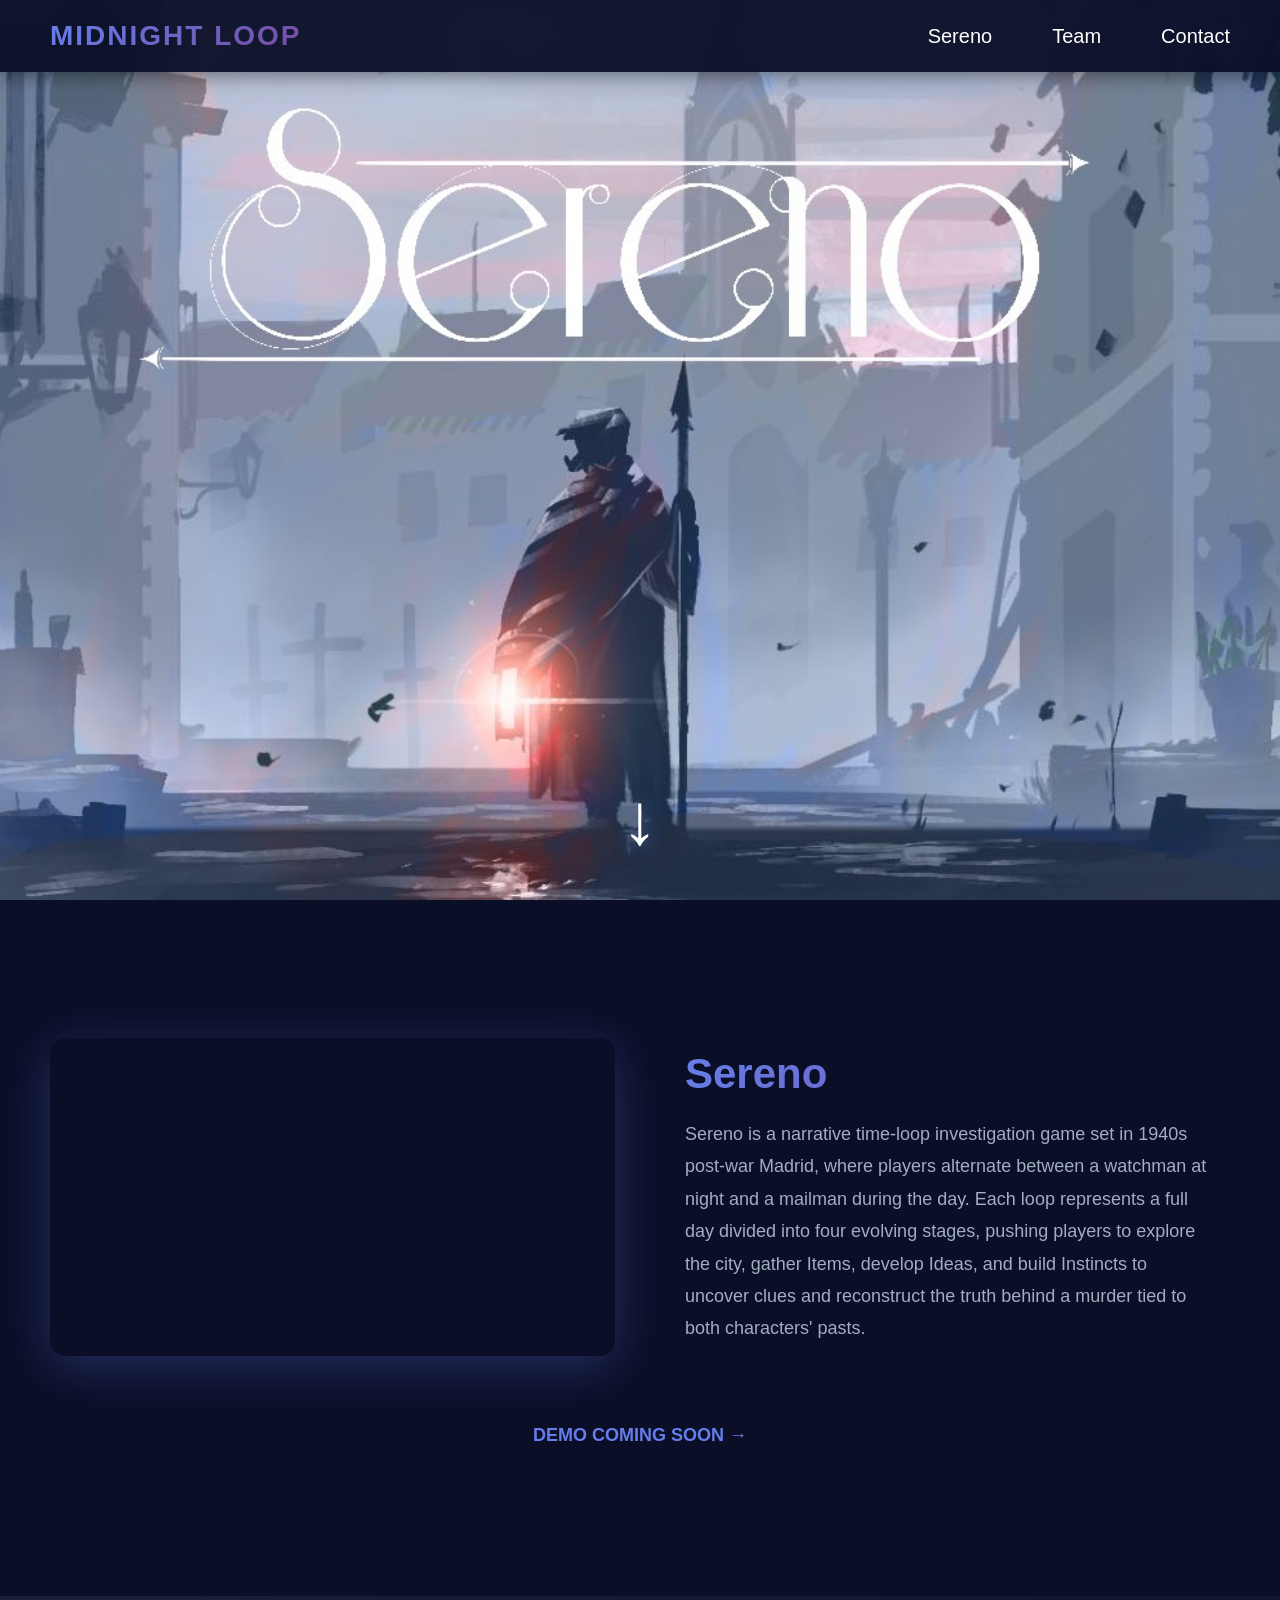
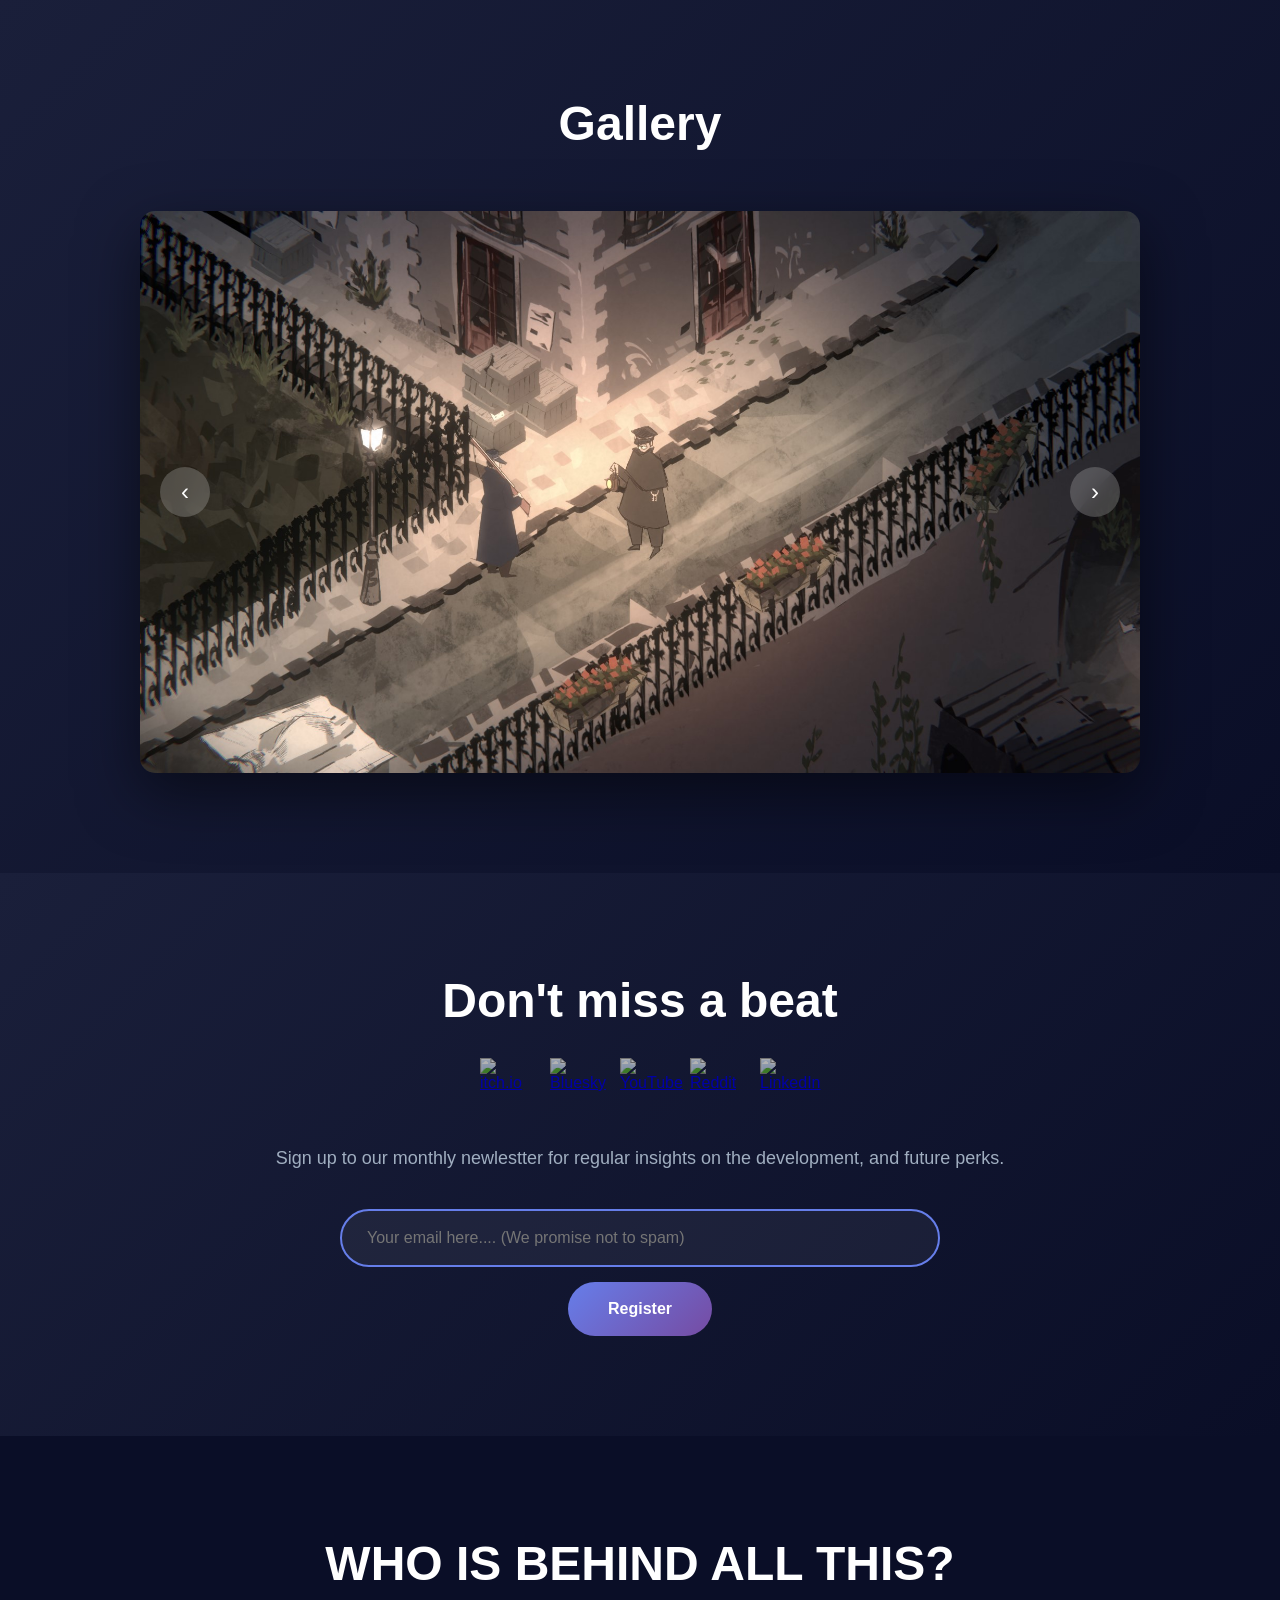
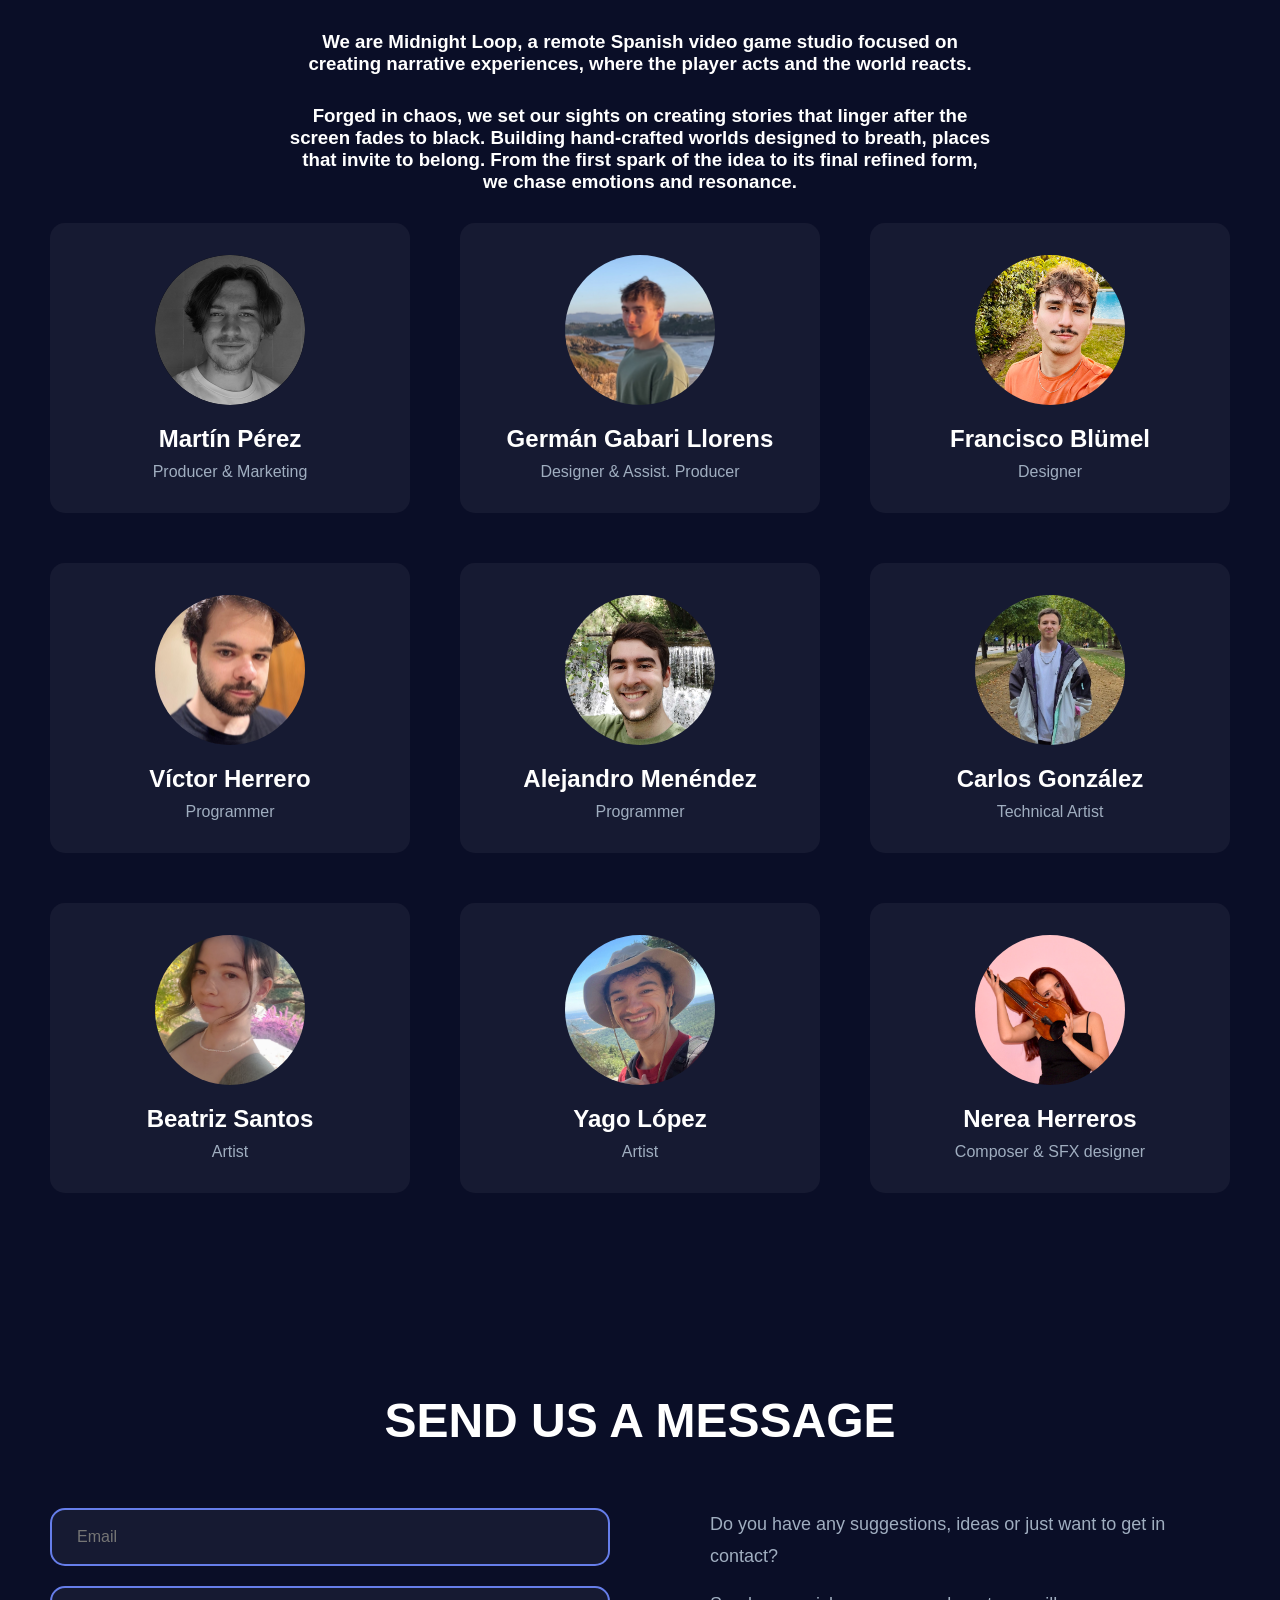
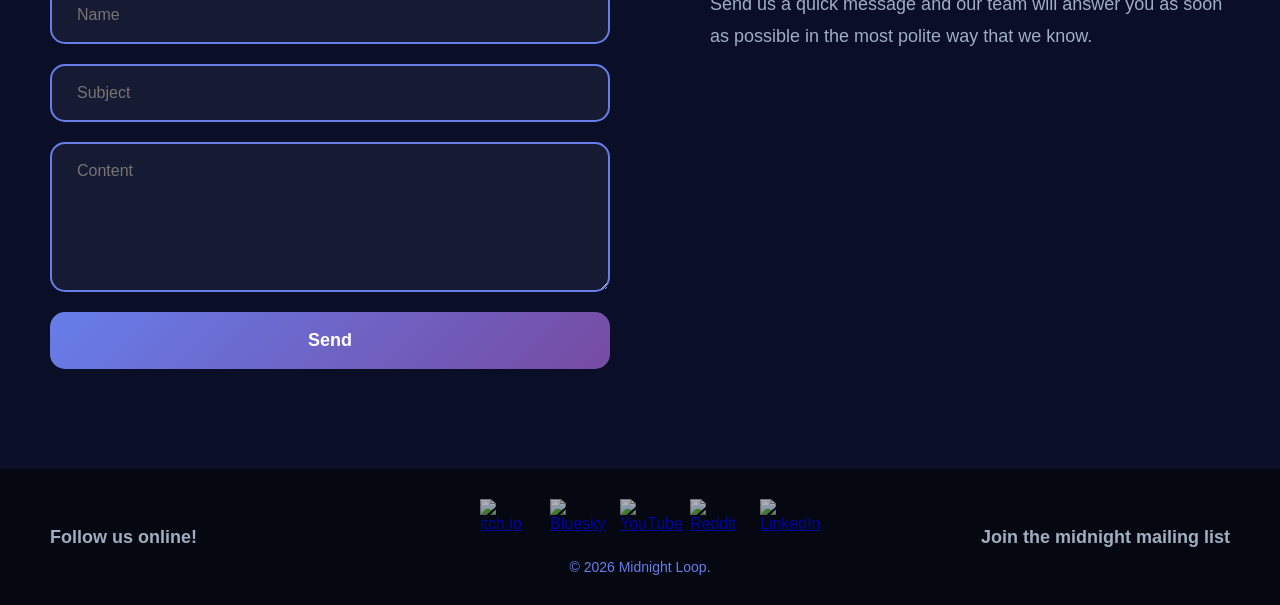
==== index.html @ 8dc52c98 "Favicon page added (but improvable)" ====
<!DOCTYPE html>
<html lang="es">
<head>
    <meta charset="UTF-8">
    <meta name="viewport" content="width=device-width, initial-scale=1.0">
    <title>Midnight Loop</title>
    <link rel="stylesheet" href="style.css">
    <link rel="icon" href="Assets/Icono_Pagina.png" type="image/png">
    <script src="https://cdnjs.cloudflare.com/ajax/libs/gsap/3.12.2/gsap.min.js"></script>
    <script src="https://cdnjs.cloudflare.com/ajax/libs/gsap/3.12.2/ScrollTrigger.min.js"></script>
    <script src="https://unpkg.com/gsap@3/dist/ScrollToPlugin.min.js"></script>
    <script src="https://cdn.jsdelivr.net/npm/@emailjs/browser@3/dist/email.min.js"></script>
    <script type="text/javascript">
        (function(){
            emailjs.init("nNVHtLMNlHglwUfgV");
        })();
    </script>
</head>
<body>
<!-- Navbar -->
<nav id="navbar">
    <div class="logo">MIDNIGHT LOOP</div>
    <ul class="nav-links">
        <li><a href="#inicio">Sereno</a></li>
        <li><a href="#equipo">Team</a></li>
        <li><a href="#contacto">Contact</a></li>
    </ul>
</nav>

<!-- Hero Section -->
<section class="hero" id="inicio">
    <div class="hero-content">
        <img src="Assets/Portada_Sereno.jpg" alt="Portada">
    </div>
    <div class="scroll-indicator">
        <div class="scroll-arrow"><h2>↓</h2></div>
    </div>
</section>

<!-- Video Section -->
<section class="video-section" id="video">
<!--    <button class="project-arrow project-arrow-left" onclick="changeProject(-1)">‹</button>-->

    <div class="project-wrapper">
        <div class="project-container" data-layout="left">
            <div class="video-container">
                <iframe src="https://www.youtube.com/embed/0XczhTgPNa8" frameborder="0" allow="accelerometer; autoplay; clipboard-write; encrypted-media; gyroscope; picture-in-picture" allowfullscreen></iframe>
            </div>
            <div class="video-text">
                <h2>Sereno</h2>
                <p>Sereno is a narrative time-loop investigation game set in 1940s post-war Madrid, where players alternate between a watchman at night and a mailman during the day. Each loop represents a full day divided into four evolving stages, pushing players to explore the city, gather Items, develop Ideas, and build Instincts to uncover clues and reconstruct the truth behind a murder tied to both characters' pasts.</p>
            </div>
        </div>

        <div class="project-info">
            <a href="https://dreamy-alchemist.itch.io/sereno" id="project-link" target="_blank" class="project-website">DEMO COMING SOON →</a>
<!--            <div class="project-dots" id="project-dots">-->
<!--                <span class="dot active"></span>-->
<!--                <span class="dot"></span>-->
<!--            </div>-->
        </div>
    </div>

<!--    <button class="project-arrow project-arrow-right" onclick="changeProject(1)">›</button>-->
</section>

<!-- Gallery Section -->
<section class="gallery" id="galeria">
    <h2>Gallery</h2>
    <div class="gallery-slider">
        <div class="gallery-track" id="galleryTrack">
            <div class="gallery-item"><img src="Assets/Gallery/Imagen1.jpg" alt="Imagen 1"></div>
            <div class="gallery-item"><img src="Assets/Gallery/Imagen2.jpg" alt="Imagen 2"></div>
            <div class="gallery-item"><img src="Assets/Gallery/Imagen3.jpg" alt="Imagen 3"></div>
            <div class="gallery-item"><img src="Assets/Gallery/Imagen4.jpg" alt="Imagen 4"></div>
        </div>
        <div class="gallery-nav">
            <button class="gallery-btn" onclick="moveGallery(-1)">‹</button>
            <button class="gallery-btn" onclick="moveGallery(1)">›</button>
        </div>
    </div>
</section>

<!-- Newsletter Section -->
<section class="newsletter" id="newsletter">
    <h2>Don't miss a beat</h2>
    <div class="social-icons" id="newsletter-social">
        <a href="https://dreamy-alchemist.itch.io/sereno" target="_blank">
            <img src="https://img.icons8.com/ios11/600/FA5252/itch-io.png" alt="itch.io">
        </a>
        <a href="https://bsky.app/profile/midnightloop.bsky.social" target="_blank">
            <img src="https://upload.wikimedia.org/wikipedia/commons/thumb/7/7a/Bluesky_Logo.svg/960px-Bluesky_Logo.svg.png" alt="Bluesky">
        </a>
        <a href="https://www.youtube.com/@MidnightLoop-Games" target="_blank">
            <img src="https://cdn-icons-png.flaticon.com/512/1384/1384060.png" alt="YouTube">
        </a>
<!--        <a href="https://instagram.com" target="_blank">-->
<!--            <img src="https://cdn-icons-png.flaticon.com/512/2111/2111463.png" alt="Instagram">-->
<!--        </a>-->
        <a href="https://www.reddit.com/user/Midnight_Loop/" target="_blank">
            <img src="https://vectorseek.com/wp-content/uploads/2023/12/Reddit-Icon-New-2023-Logo-Vector.svg-.png" alt="Reddit">
        </a>
        <a href="https://www.linkedin.com/company/midnight-loop" target="_blank">
            <img src="https://upload.wikimedia.org/wikipedia/commons/thumb/c/ca/LinkedIn_logo_initials.png/960px-LinkedIn_logo_initials.png" alt="LinkedIn">
        </a>
    </div>
    <p>Sign up to our monthly newlestter for regular insights
        on the development, and future perks.</p>
    <form class="newsletter-form" onsubmit="return handleNewsletter(event)">
        <input type="email" name="email" id="newsletter-email" placeholder="Your email here.... (We promise not to spam)" required>
        <button type="submit">Register</button>
    </form>
</section>

<!-- Team Section -->
<section class="team" id="equipo">
    <h2>WHO IS BEHIND ALL THIS?</h2>
    <h3 class="team-desc">We are Midnight Loop, a remote Spanish video game studio focused on
        creating narrative experiences, where the player acts and the world reacts.</h3>
    <h3 class="team-desc">Forged in chaos, we set our sights on creating stories that linger after the
        screen fades to black. Building hand-crafted worlds designed to breath, places
        that invite to belong. From the first spark of the idea to its final refined form,
        we chase emotions and resonance.</h3>
    <div class="team-grid">
        <div class="team-member">
            <div class="team-member-img"><img src="Assets/Team/Martin.jfif" alt="Martín"></div>
            <h3>Martín Pérez</h3>
            <p>Producer & Marketing</p>
        </div>
        <div class="team-member">
            <div class="team-member-img"><img src="Assets/Team/German.png" alt="Germán"></div>
            <h3>Germán Gabari Llorens</h3>
            <p>Designer & Assist. Producer</p>
        </div>
        <div class="team-member">
            <div class="team-member-img"><img src="Assets/Team/Pancho.jpg" alt="Pancho"></div>
            <h3>Francisco Blümel</h3>
            <p>Designer</p>
        </div>
        <div class="team-member">
            <div class="team-member-img"><img src="Assets/Team/V.jpeg" alt="V"></div>
            <h3>Víctor Herrero</h3>
            <p>Programmer</p>
        </div>
        <div class="team-member">
            <div class="team-member-img"><img src="Assets/Team/Alejandro.jpg" alt="Alejandro"></div>
            <h3>Alejandro Menéndez</h3>
            <p>Programmer</p>
        </div>
        <div class="team-member">
            <div class="team-member-img"><img src="Assets/Team/Kalios.jpeg" alt="Kalios"></div>
            <h3>Carlos González</h3>
            <p>Technical Artist</p>
        </div>
        <div class="team-member">
            <div class="team-member-img"><img src="Assets/Team/Bea.jpg" alt="Bea"></div>
            <h3>Beatriz Santos</h3>
            <p>Artist</p>
        </div>
        <div class="team-member">
            <div class="team-member-img"><img src="Assets/Team/Yago.jpg" alt="Yago"></div>
            <h3>Yago López</h3>
            <p>Artist</p>
        </div>
        <div class="team-member">
            <div class="team-member-img"><img src="Assets/Team/Nerea.JPG" alt="Nerea"></div>
            <h3>Nerea Herreros</h3>
            <p>Composer & SFX designer</p>
        </div>
    </div>
</section>

<!-- Contact Section -->
<section class="contact" id="contacto">
    <h2>SEND US A MESSAGE</h2>
    <div class="contact-content">
        <form class="contact-form" onsubmit="return handleContact(event)">
            <input type="email" id="contact-form-email" placeholder="Email" required>
            <input type="text" id="contact-form-name" placeholder="Name" required>
            <input type="text" id="contact-form-subject" placeholder="Subject" required>
            <textarea id="contact-form-content" placeholder="Content" required></textarea>
            <button type="submit">Send</button>
        </form>
        <div class="contact-text">
            <p>Do you have any suggestions, ideas or just want to get in contact?</p>
            <p>Send us a quick message and our team will answer you as soon as possible in the most polite way that we know.</p>
        </div>
    </div>
</section>

<!-- Footer -->
<footer>
    <div class="footer-content">
        <p class="footer-left"><strong>Follow us online!</strong></p>

        <div class="footer-center">
            <div class="social-icons">
                <a href="https://dreamy-alchemist.itch.io/sereno" target="_blank">
                    <img src="https://img.icons8.com/ios11/600/FA5252/itch-io.png" alt="itch.io">
                </a>
                <a href="https://bsky.app/profile/midnightloop.bsky.social" target="_blank">
                    <img src="https://upload.wikimedia.org/wikipedia/commons/thumb/7/7a/Bluesky_Logo.svg/960px-Bluesky_Logo.svg.png" alt="Bluesky">
                </a>
                <a href="https://www.youtube.com/@MidnightLoop-Games" target="_blank">
                    <img src="https://cdn-icons-png.flaticon.com/512/1384/1384060.png" alt="YouTube">
                </a>
<!--                <a href="https://instagram.com" target="_blank">-->
<!--                    <img src="https://cdn-icons-png.flaticon.com/512/2111/2111463.png" alt="Instagram">-->
<!--                </a>-->
                <a href="https://www.reddit.com/user/Midnight_Loop/" target="_blank">
                    <img src="https://vectorseek.com/wp-content/uploads/2023/12/Reddit-Icon-New-2023-Logo-Vector.svg-.png" alt="Reddit">
                </a>
                <a href="https://www.linkedin.com/company/midnight-loop" target="_blank">
                    <img src="https://upload.wikimedia.org/wikipedia/commons/thumb/c/ca/LinkedIn_logo_initials.png/960px-LinkedIn_logo_initials.png" alt="LinkedIn">
                </a>
            </div>
            <p class="social-text">© 2026 Midnight Loop.</p>
        </div>

        <p class="footer-right"><a href="#newsletter"><strong>Join the midnight mailing list</strong></a></p>
    </div>
</footer>
<script src="script.js"></script>
</body>
</html>
---- style.css ----
* {
    margin: 0;
    padding: 0;
    box-sizing: border-box;
}

body {
    font-family: 'Arial', sans-serif;
    background: #0a0e27;
    color: #fff;
    overflow-x: hidden;
}

/* ------------------------- Navbar ------------------------- */
nav {
    position: fixed;
    top: 0;
    width: 100%;
    display: flex;
    justify-content: space-between;
    align-items: center;
    padding: 20px 50px;
    background: rgba(10, 14, 39, 0.95);
    backdrop-filter: blur(10px);
    z-index: 1000;
    box-shadow: 0 2px 20px rgba(0, 0, 0, 0.5);
}

.logo {
    font-size: 28px;
    font-weight: bold;
    background: linear-gradient(135deg, #667eea 0%, #764ba2 100%);
    -webkit-background-clip: text;
    -webkit-text-fill-color: transparent;
    letter-spacing: 2px;
}

.nav-links {
    display: flex;
    gap: 60px;
    list-style: none;
}

.nav-links a {
    color: #fff;
    text-decoration: none;
    font-size: 20px;
    transition: all 0.3s;
    position: relative;
}

.nav-links a:hover {
    color: #667eea;
}

.nav-links a::after {
    content: '';
    position: absolute;
    bottom: -5px;
    left: 0;
    width: 0;
    height: 2px;
    background: #667eea;
    transition: width 0.3s;
}

.nav-links a:hover::after {
    width: 100%;
}

/* ------------------------- Hero Section ------------------------- */
.hero {
    height: 100vh;
    display: flex;
    align-items: center;
    justify-content: center;
    position: relative;
    overflow: hidden;
}

.hero-content {
    width: 100%;
    height: 100%;
    position: relative;
}

.hero-content img {
    width: 110%;
    height: 110%;
    object-fit: cover;
    display: block;
    position: absolute;
    top: 50%;
    left: 50%;
    transform: translate(-50%, -50%);
    transition: transform 0.3s ease-out;
}

.scroll-indicator {
    position: absolute;
    bottom: 40px;
    left: 50%;
    transform: translateX(-50%);
    z-index: 10;
    transition: opacity 0.5s ease;
}

.scroll-indicator.hidden {
    opacity: 0 !important;
    pointer-events: none;
}

.scroll-arrow {
    font-size: 48px;
    color: #fff;
    animation: bounce 2s infinite;
    text-shadow: 0 0 20px rgba(102, 126, 234, 0.8);
    cursor: pointer;
}

@keyframes bounce {
    0%, 20%, 50%, 80%, 100% {
        transform: translateY(0);
    }
    40% {
        transform: translateY(-20px);
    }
    60% {
        transform: translateY(-10px);
    }
}

/* ------------------------- Video Section ------------------------- */
.video-section {
    padding: 100px 50px;
    max-width: 1600px;
    margin: 0 auto;
    display: flex;
    align-items: center;
    gap: 40px;
    position: relative;
}

.project-wrapper {
    flex: 1;
    overflow: visible;
    padding: 30px 0;
}

.project-container {
    display: grid;
    grid-template-columns: 1fr 1fr;
    gap: 50px;
    align-items: center;
    opacity: 1;
}

.project-container[data-layout="right"] {
    direction: rtl;
}

.project-container[data-layout="right"] > * {
    direction: ltr;
}

.project-arrow {
    background: rgba(255,255,255,0.1);
    border: 2px solid #667eea;
    width: 60px;
    height: 60px;
    border-radius: 50%;
    color: #fff;
    font-size: 36px;
    cursor: pointer;
    transition: all 0.3s;
    backdrop-filter: blur(10px);
    flex-shrink: 0;
    display: flex;
    align-items: center;
    justify-content: center;
}

.project-arrow:hover {
    background: rgba(102, 126, 234, 0.3);
    transform: scale(1.1);
}

.project-info {
    display: flex;
    flex-direction: column;
    align-items: center;
    gap: 20px;
    margin-top: 40px;
    padding: 20px 0;
}

.project-website {
    color: #667eea;
    text-decoration: none;
    font-size: 18px;
    font-weight: bold;
    transition: all 0.3s;
    display: inline-block;
}

.project-website:hover {
    color: #764ba2;
    transform: translateX(5px);
}

.project-dots {
    display: flex;
    gap: 15px;
    padding: 10px;
}

.dot {
    width: 12px;
    height: 12px;
    border-radius: 50%;
    background: rgba(255,255,255,0.3);
    transition: all 0.3s;
    cursor: pointer;
}

.dot.active {
    background: linear-gradient(135deg, #667eea 0%, #764ba2 100%);
    box-shadow: 0 0 15px rgba(102, 126, 234, 0.6);
    transform: scale(1.3);
}

.dot:hover {
    background: rgba(255,255,255,0.5);
}

.project-navigation button {
    padding: 12px 25px;
    background: linear-gradient(135deg, #667eea 0%, #764ba2 100%);
    border: none;
    border-radius: 25px;
    color: #fff;
    font-size: 16px;
    cursor: pointer;
    transition: transform 0.3s;
}

.project-navigation button:hover {
    transform: translateY(-2px);
}

#project-indicator {
    color: #a0aec0;
    font-size: 16px;
}

.video-container {
    position: relative;
    padding-bottom: 56.25%;
    height: 0;
    overflow: hidden;
    border-radius: 15px;
    box-shadow: 0 10px 50px rgba(102, 126, 234, 0.3);
}

.video-container iframe {
    position: absolute;
    top: 0;
    left: 0;
    width: 100%;
    height: 100%;
}

.video-text {
    padding: 20px;
}

.video-text h2 {
    font-size: 42px;
    margin-bottom: 20px;
    background: linear-gradient(135deg, #667eea 0%, #764ba2 100%);
    -webkit-background-clip: text;
    -webkit-text-fill-color: transparent;
}

.video-text p {
    font-size: 18px;
    line-height: 1.8;
    color: #a0aec0;
}

/* ------------------------- Gallery Section ------------------------- */
.gallery {
    padding: 100px 60px;
    background: linear-gradient(135deg, #1a1f3a 0%, #0a0e27 100%);
}

.gallery h2 {
    font-size: 48px;
    text-align: center;
    margin-bottom: 60px;
}

.gallery-slider {
    position: relative;
    max-width: 1000px;
    /*height: 600px;*/
    margin: 0 auto;
    overflow: hidden;
    border-radius: 15px;
    box-shadow: 0 20px 60px rgba(0,0,0,0.5);
}

.gallery-track {
    display: flex;
    transition: transform 0.5s ease;
    /*height: 100%;*/
}

.gallery-item {
    min-width: 100%;
    /*height: 100%;*/
    background: linear-gradient(135deg, #667eea 0%, #764ba2 100%);
    display: flex;
    align-items: center;
    justify-content: center;
    font-size: 48px;
    color: #fff;
}

.gallery-item img {
    width: 100%;
    height: auto;
    /*object-fit: contain;*/
    display: block;
}

.gallery-nav {
    position: absolute;
    top: 50%;
    width: 100%;
    display: flex;
    justify-content: space-between;
    padding: 0 20px;
    transform: translateY(-50%);
}

.gallery-btn {
    background: rgba(255,255,255,0.2);
    border: none;
    width: 50px;
    height: 50px;
    border-radius: 50%;
    color: #fff;
    font-size: 24px;
    cursor: pointer;
    transition: all 0.3s;
    backdrop-filter: blur(10px);
}

.gallery-btn:hover {
    background: rgba(255,255,255,0.4);
    transform: scale(1.1);
}

/* ------------------------- Newsletter Section ------------------------- */
.newsletter {
    padding: 100px 50px;
    background: linear-gradient(135deg, #1a1f3a 0%, #0a0e27 100%);
    text-align: center;
}

.newsletter h2 {
    font-size: 48px;
    margin-bottom: 20px;
}

#newsletter-social {
    justify-content: center;
    padding: 10px 0 50px;
} 

.newsletter p {
    font-size: 18px;
    color: #a0aec0;
    margin-bottom: 40px;
}

.newsletter-form {
    display: flex;
    flex-direction: column;
    gap: 15px;
    max-width: 600px;
    margin: 0 auto;
}

.newsletter-form input {
    width: 100%;
    padding: 18px 25px;
    border: 2px solid #667eea;
    background: rgba(255,255,255,0.05);
    color: #fff;
    border-radius: 50px;
    font-size: 16px;
    outline: none;
    transition: all 0.3s;
}

.newsletter-form input:focus {
    background: rgba(255,255,255,0.1);
    box-shadow: 0 0 20px rgba(102, 126, 234, 0.3);
}

.newsletter-form button {
    padding: 18px 40px;
    background: linear-gradient(135deg, #667eea 0%, #764ba2 100%);
    border: none;
    border-radius: 50px;
    color: #fff;
    font-size: 16px;
    font-weight: bold;
    cursor: pointer;
    transition: transform 0.3s;
    align-self: center;
}

.newsletter-form button:hover {
    transform: translateY(-2px);
}

/* ------------------------- Team Section ------------------------- */
.team {
    padding: 100px 50px;
    text-align: center;
}

.team h2 {
    font-size: 48px;
    margin-bottom: 40px;
}

.team-desc {
    max-width: 705px;
    margin: 0 auto;
    padding: 0 0 30px;
}

.team-grid {
    display: grid;
    grid-template-columns: repeat(auto-fit, minmax(250px, 1fr));
    gap: 50px;
    max-width: 1400px;
    margin: 0 auto;
}

/* Para forzar máximo 3 columnas en pantallas grandes */
@media (min-width: 769px) {
    .team-grid {
        grid-template-columns: repeat(3, 1fr);
        gap: 30px;
    }
}

@media (min-width: 1200px) {
    .team-grid {
        gap: 50px;
    }
}

@media (min-width: 1400px) {
    .team-grid {
        gap: 80px;
    }
}

.team-member {
    background: rgba(255,255,255,0.05);
    border-radius: 15px;
    padding: 30px;
    transition: all 0.3s;
    border: 2px solid transparent;
}

.team-member:hover {
    transform: translateY(-10px);
    border-color: #667eea;
    box-shadow: 0 15px 40px rgba(102, 126, 234, 0.3);
}

.team-member-img {
    width: 150px;
    height: 150px;
    border-radius: 50%;
    background: linear-gradient(135deg, #667eea 0%, #764ba2 100%);
    margin: 0 auto 20px;
    display: flex;
    align-items: center;
    justify-content: center;
    font-size: 48px;
    overflow: hidden;
    position: relative;
}

.team-member-img img {
    width: 100%;
    height: 100%;
    object-fit: cover;
    object-position: center;
}

.team-member h3 {
    font-size: 24px;
    margin-bottom: 10px;
}

.team-member p {
    color: #a0aec0;
}

/* ------------------------- Contact Section ------------------------- */
.contact {
    padding: 100px 50px;
}

.contact h2 {
    font-size: 48px;
    margin-bottom: 60px;
    text-align: center;
}

.contact-content {
    display: grid;
    grid-template-columns: 1fr 1fr;
    gap: 60px;
    max-width: 1200px;
    margin: 0 auto;
    align-items: start;
}

.contact-form {
    display: flex;
    flex-direction: column;
    gap: 20px;
}

.contact-text {
    padding-left: 40px;
    padding-top: 0;
}

.contact-text p {
    font-size: 18px;
    color: #a0aec0;
    line-height: 1.8;
    margin-bottom: 15px;
}

.contact-form input,
.contact-form textarea {
    padding: 18px 25px;
    border: 2px solid #667eea;
    background: rgba(255,255,255,0.05);
    color: #fff;
    border-radius: 15px;
    font-size: 16px;
    outline: none;
    font-family: 'Arial', sans-serif;
    transition: all 0.3s;
}

.contact-form input:focus,
.contact-form textarea:focus {
    background: rgba(255,255,255,0.1);
    box-shadow: 0 0 20px rgba(102, 126, 234, 0.3);
}

.contact-form textarea {
    min-height: 150px;
    resize: vertical;
}

.contact-form button {
    padding: 18px 40px;
    background: linear-gradient(135deg, #667eea 0%, #764ba2 100%);
    border: none;
    border-radius: 15px;
    color: #fff;
    font-size: 18px;
    font-weight: bold;
    cursor: pointer;
    transition: transform 0.3s;
}

.contact-form button:hover {
    transform: translateY(-5px);
}

/* ------------------------- Footer ------------------------- */
footer {
    padding: 30px 30px;
    background: #050811;
}

.footer-content {
    max-width: 100%;
    margin: 0 auto;
    display: grid;
    grid-template-columns: 1fr auto 1fr;
    align-items: center;
    gap: 40px;
}

.footer-left {
    color: #a0aec0;
    font-size: 18px;
    text-align: left;
    padding-left: 20px;
}

.footer-right {
    color: #a0aec0;
    font-size: 18px;
    text-align: right;
    padding-right: 20px;
}

.footer-right a, .footer-left a {
    text-decoration: none;
    color: #a0aec0;
    display: inline-block;
    transition: transform 0.3s ease, color 0.3s ease;
}

.footer-right a:hover, .footer-left a:hover {
    transform: translateY(-3px);
    color: #ffcc00;
}

.footer-center {
    display: flex;
    flex-direction: column;
    align-items: center;
    gap: 20px;
}

.footer-text {
    display: flex;
    gap: 60px;
    justify-content: center;
}

.footer-text p {
    color: #a0aec0;
    font-size: 16px;
}

.footer-social {
    display: flex;
    flex-direction: column;
    align-items: center;
    gap: 20px;
}

.social-icons {
    display: flex;
    gap: 30px;
}

.social-icons a {
    display: block;
    width: 40px;
    height: 40px;
    transition: transform 0.3s;
}

.social-icons a:hover {
    transform: translateY(-5px);
}

.social-icons img {
    width: 100%;
    height: 100%;
    filter: brightness(0.7);
    transition: filter 0.3s;
}

.social-icons a:hover img {
    filter: brightness(1);
}

.social-text {
    color: #667eea;
    font-size: 14px;
    text-align: center;
}

/* Responsive */
@media (max-width: 768px) {
    /* Navbar */
    nav {
        padding: 15px 20px;
        flex-direction: column;
        gap: 15px;
    }

    .logo {
        font-size: 22px;
    }

    .nav-links {
        gap: 20px;
        font-size: 16px;
    }

    /* Hero */
    .hero-content img {
        width: 100%;
        height: 100%;
        object-fit: cover;
    }

    .scroll-arrow {
        font-size: 36px;
    }

    /* Video Section */
    .video-section {
        flex-direction: column;
        padding: 60px 20px;
        gap: 30px;
    }

    .project-container {
        grid-template-columns: 1fr;
        gap: 30px;
    }

    .project-container[data-layout="right"] {
        direction: ltr;
    }

    .project-arrow {
        width: 50px;
        height: 50px;
        font-size: 28px;
    }

    .project-arrow-left,
    .project-arrow-right {
        position: absolute;
        top: 50%;
        transform: translateY(-50%);
        z-index: 10;
    }

    .project-arrow-left {
        left: 10px;
    }

    .project-arrow-right {
        right: 10px;
    }

    .video-text h2 {
        font-size: 32px;
    }

    .video-text p {
        font-size: 16px;
    }

    /* Newsletter */
    .newsletter {
        padding: 60px 20px;
    }

    .newsletter h2 {
        font-size: 32px;
    }

    .social-icons {
        flex-wrap: wrap;
        gap: 20px;
        justify-content: center;
    }

    .social-icons a {
        width: 35px;
        height: 35px;
    }

    /* Team */
    .team {
        padding: 60px 20px;
    }

    .team h2 {
        font-size: 32px;
    }

    .team-grid {
        grid-template-columns: 1fr;
        gap: 40px;
    }

    .team-desc {
        font-size: 16px;
        padding: 0 10px 20px;
    }

    /* Gallery */
    .gallery {
        padding: 60px 30px;
    }

    .gallery h2 {
        font-size: 32px;
    }

    .gallery-slider {
        height: auto;
        max-height: 400px;
    }

    .gallery-item {
        font-size: 32px;
    }
    
    .gallery-item img {
        max-height: 400px;
        max-width: 100%;
        width: 100%;
    }

    /* Contact */
    .contact {
        padding: 60px 20px;
    }

    .contact h2 {
        font-size: 32px;
    }

    .contact-content {
        grid-template-columns: 1fr;
        gap: 40px;
    }

    .contact-text {
        padding-left: 0;
        text-align: center;
    }

    /* Footer */
    footer {
        padding: 40px 20px;
    }

    .footer-content {
        grid-template-columns: 1fr;
        gap: 30px;
        text-align: center;
    }

    .footer-left,
    .footer-right {
        text-align: center;
        padding: 0;
    }

    .footer-text {
        flex-direction: column;
        gap: 20px;
    }
}
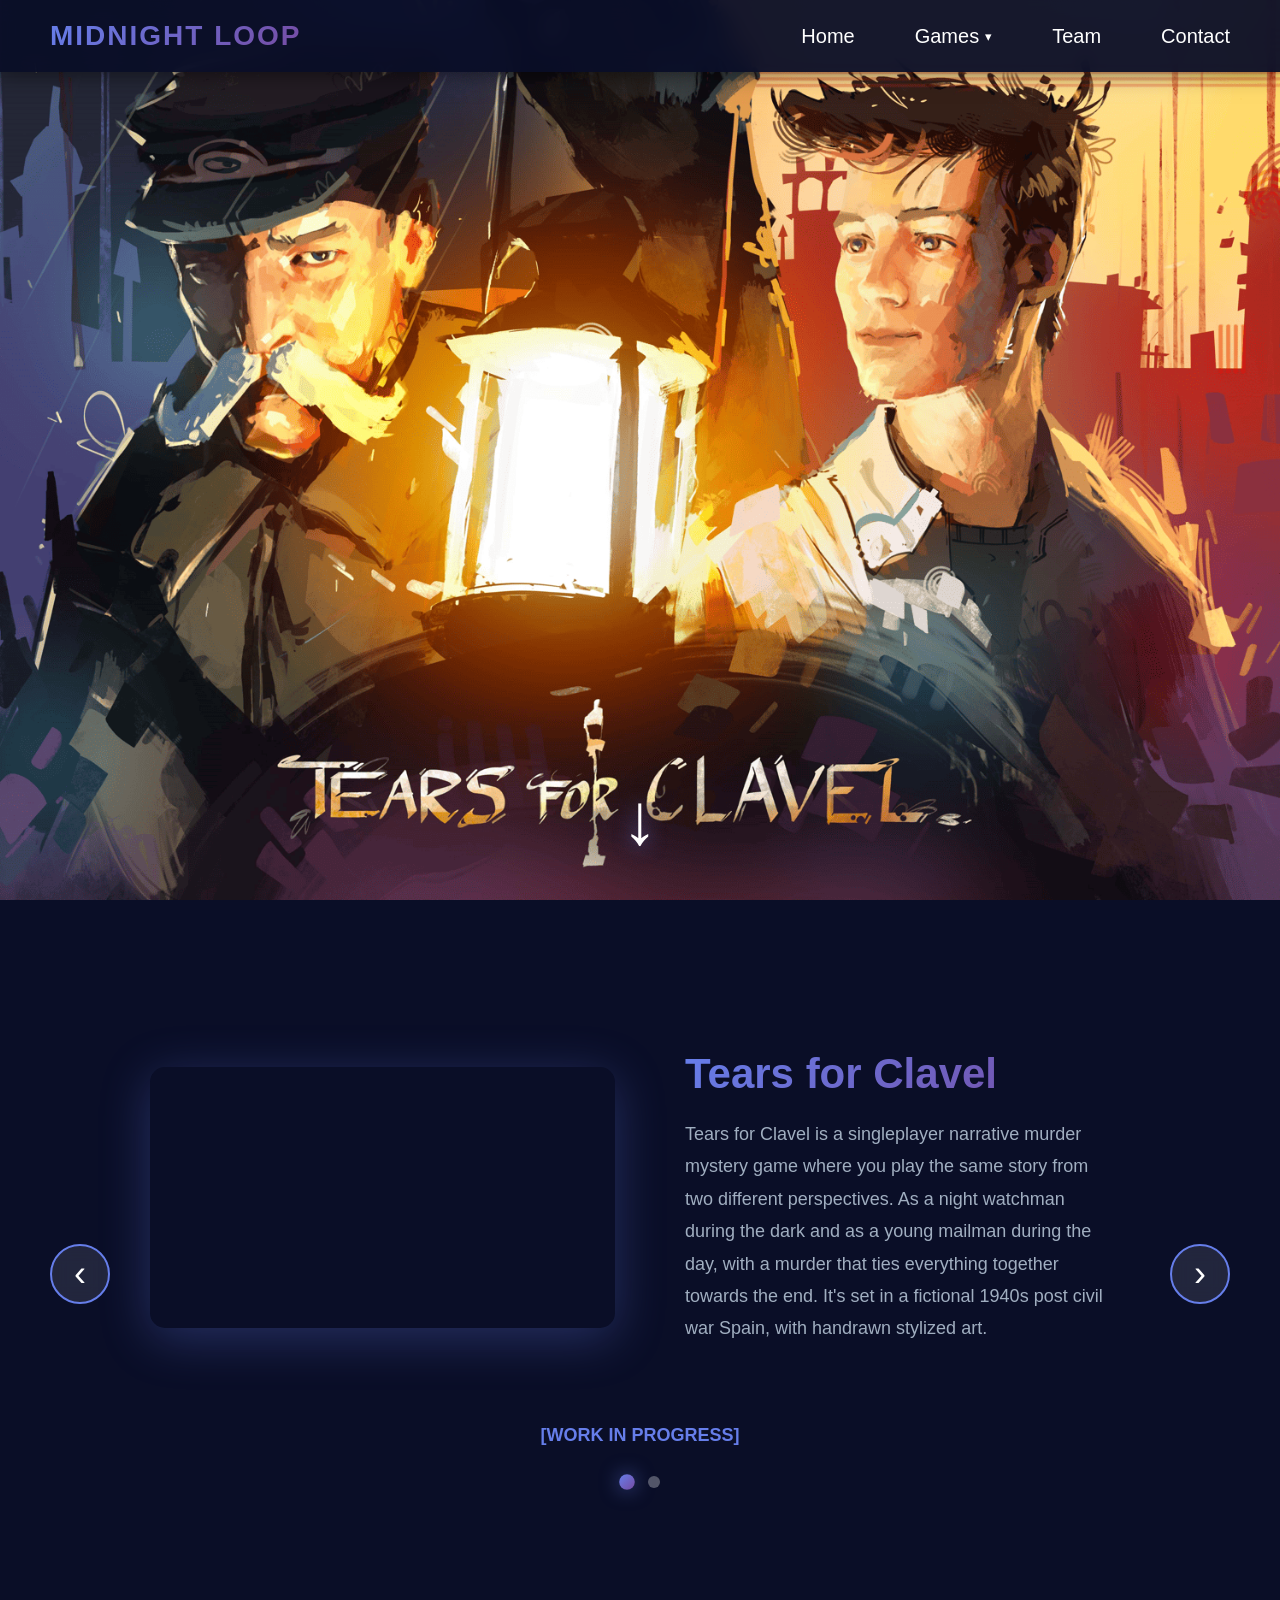
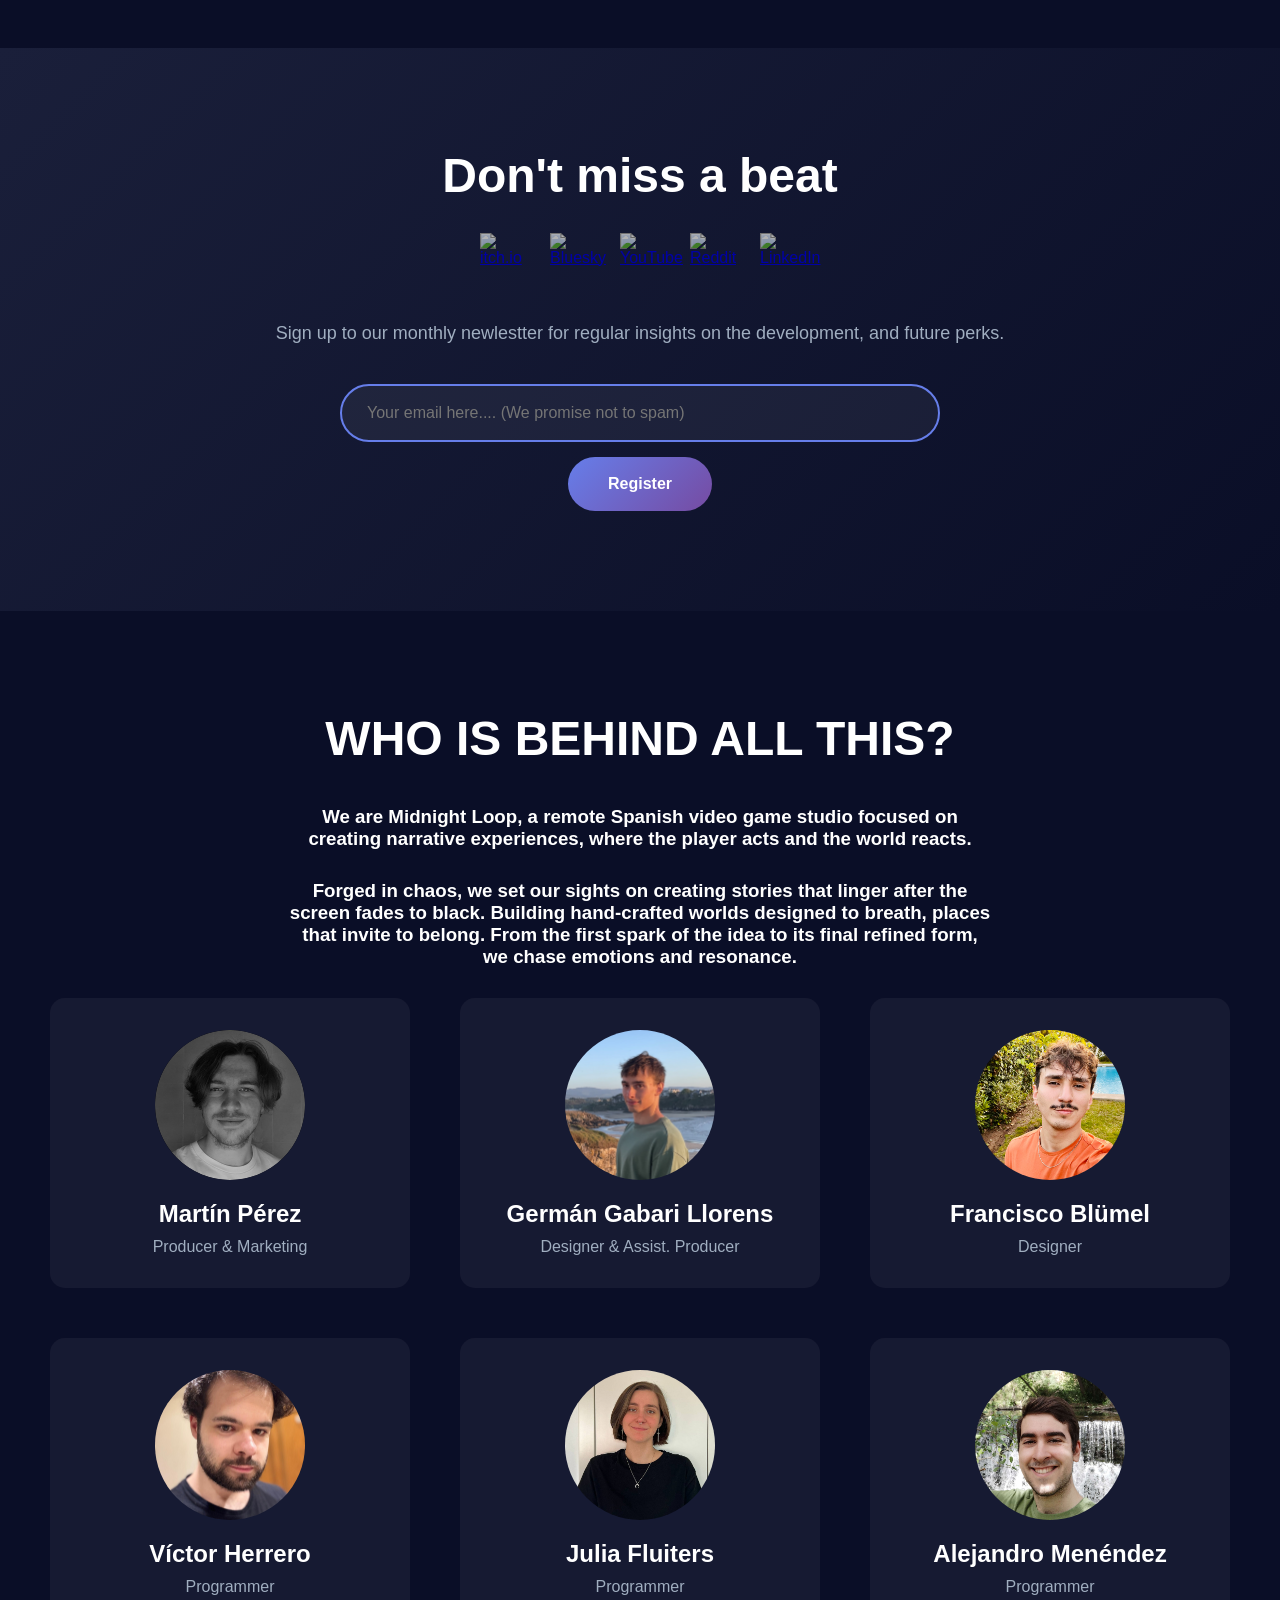
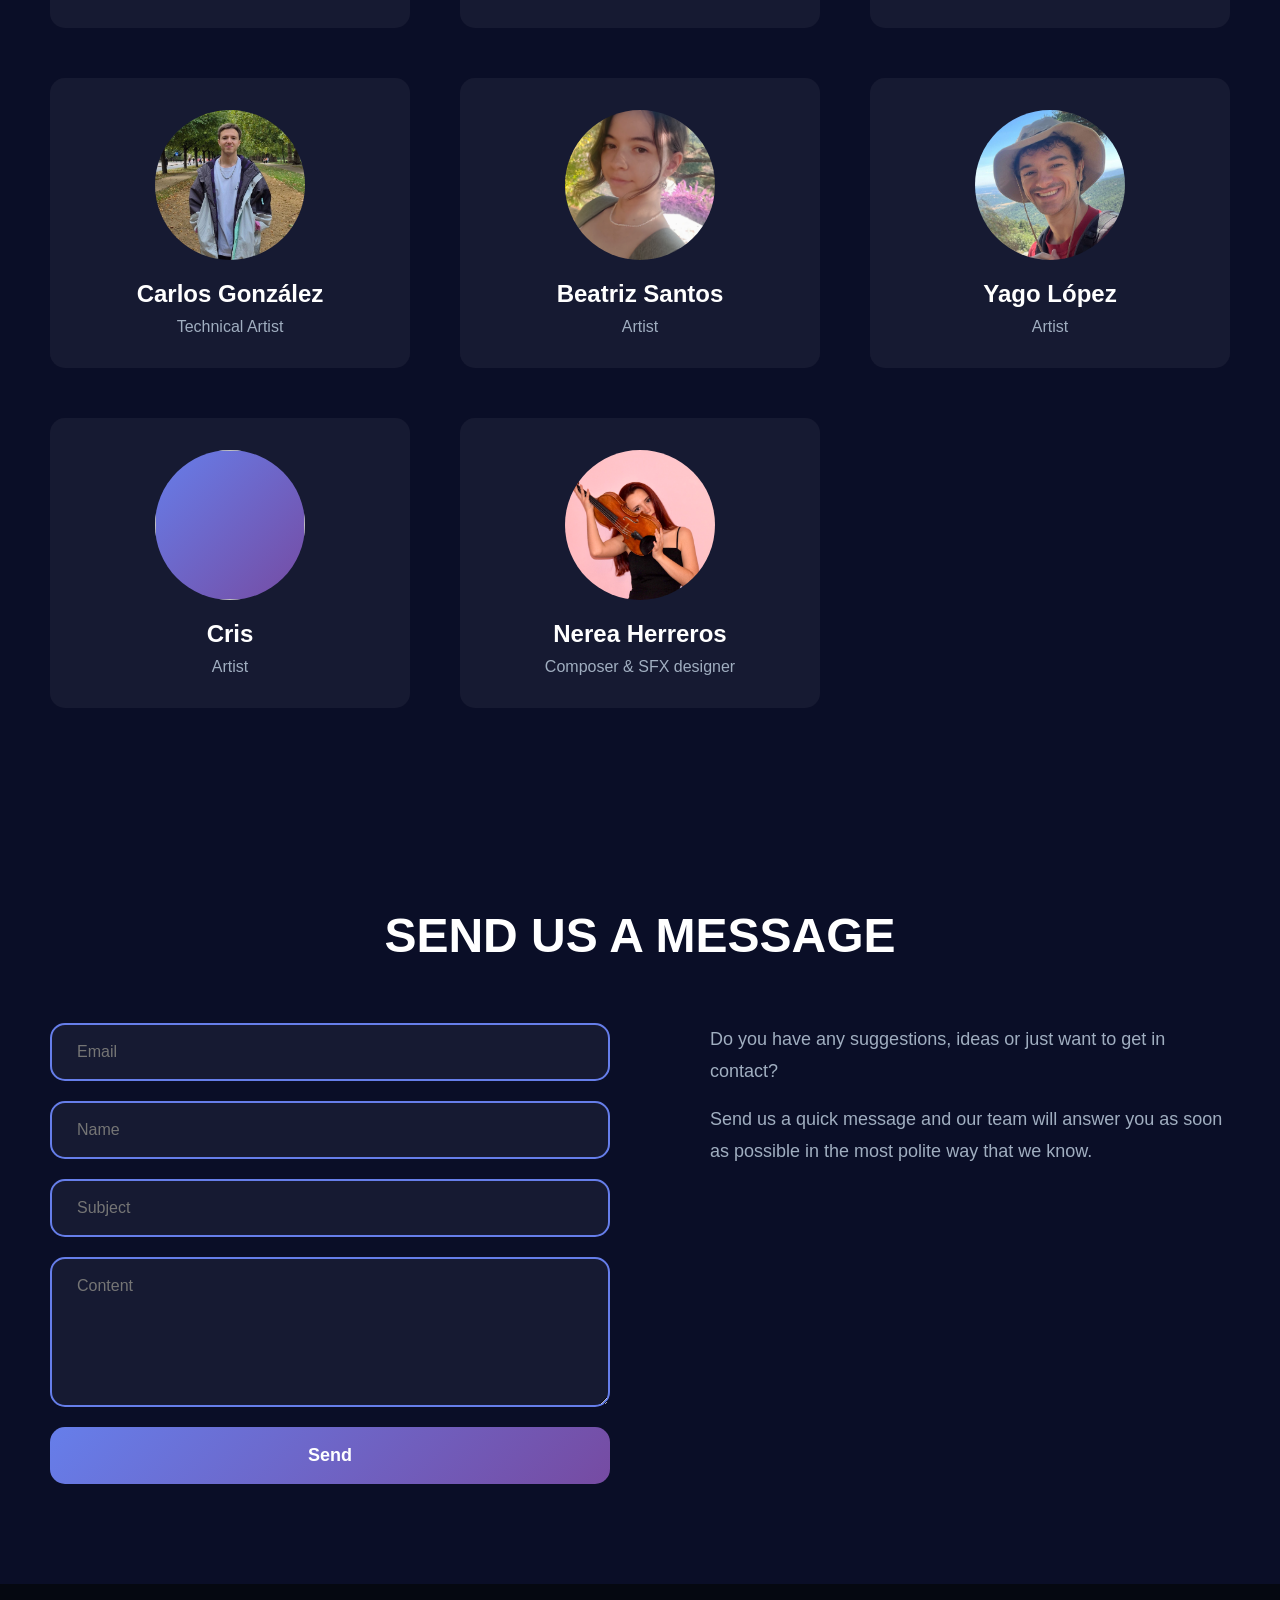
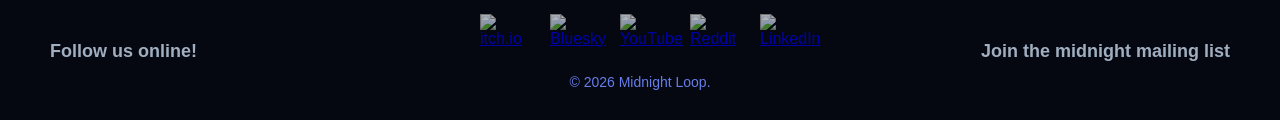
==== commit 318dd99e: "THA NIU LANDIN PEICH" ====
--- a/index.html
+++ b/index.html
@@ -21,7 +21,14 @@
 <nav id="navbar">
     <div class="logo">MIDNIGHT LOOP</div>
     <ul class="nav-links">
-        <li><a href="#inicio">Sereno</a></li>
+        <li><a href="#inicio">Home</a></li>
+        <li class="nav-dropdown">
+            <button type="button" class="nav-dropdown-toggle">Games <span class="dropdown-arrow">&#9662;</span></button>
+            <ul class="nav-dropdown-menu">
+                <li><a href="games/tears-for-clavel.html">Tears For Clavel</a></li>
+                <li><a href="games/sereno.html">Sereno</a></li>
+            </ul>
+        </li>
         <li><a href="#equipo">Team</a></li>
         <li><a href="#contacto">Contact</a></li>
     </ul>
@@ -30,7 +37,7 @@
 <!-- Hero Section -->
 <section class="hero" id="inicio">
     <div class="hero-content">
-        <img src="Assets/Portada_Sereno.jpg" alt="Portada">
+        <img src="Assets/keyArt_TearsForClavel.png" alt="Portada">
     </div>
     <div class="scroll-indicator">
         <div class="scroll-arrow"><h2>↓</h2></div>
@@ -39,32 +46,34 @@
 
 <!-- Video Section -->
 <section class="video-section" id="video">
-<!--    <button class="project-arrow project-arrow-left" onclick="changeProject(-1)">‹</button>-->
+    <button class="project-arrow project-arrow-left" onclick="changeProject(-1)">‹</button>
 
     <div class="project-wrapper">
         <div class="project-container" data-layout="left">
             <div class="video-container">
-                <iframe src="https://www.youtube.com/embed/0XczhTgPNa8" frameborder="0" allow="accelerometer; autoplay; clipboard-write; encrypted-media; gyroscope; picture-in-picture" allowfullscreen></iframe>
+                <iframe class="project-media project-media-video" frameborder="0" allow="accelerometer; autoplay; clipboard-write; encrypted-media; gyroscope; picture-in-picture" allowfullscreen></iframe>
+                <video class="project-media project-media-local-video" controls playsinline></video>
+                <img class="project-media project-media-image" alt="">
             </div>
             <div class="video-text">
-                <h2>Sereno</h2>
-                <p>Sereno is a narrative time-loop investigation game set in 1940s post-war Madrid, where players alternate between a watchman at night and a mailman during the day. Each loop represents a full day divided into four evolving stages, pushing players to explore the city, gather Items, develop Ideas, and build Instincts to uncover clues and reconstruct the truth behind a murder tied to both characters' pasts.</p>
+                <h2>Tears for Clavel</h2>
+                <p>Tears for Clavel is a singleplayer narrative murder mystery game where you play the same story from two different perspectives. As a night watchman during the dark and as a young mailman during the day, with a murder that ties everything together towards the end. It's set in a fictional 1940s post civil war Spain, with handrawn stylized art.</p>
             </div>
         </div>
 
         <div class="project-info">
-            <a href="https://dreamy-alchemist.itch.io/sereno" id="project-link" target="_blank" class="project-website">DEMO COMING SOON →</a>
-<!--            <div class="project-dots" id="project-dots">-->
-<!--                <span class="dot active"></span>-->
-<!--                <span class="dot"></span>-->
-<!--            </div>-->
-        </div>
-    </div>
-
-<!--    <button class="project-arrow project-arrow-right" onclick="changeProject(1)">›</button>-->
-</section>
-
-<!-- Gallery Section -->
+            <a href="#newsletter" id="project-link" target="_blank" class="project-website">[WORK IN PROGRESS]</a>
+            <div class="project-dots" id="project-dots">
+                <span class="dot active"></span>
+                <span class="dot"></span>
+            </div>
+        </div>
+    </div>
+
+    <button class="project-arrow project-arrow-right" onclick="changeProject(1)">›</button>
+</section>
+
+<!-- Gallery Section (disabled)
 <section class="gallery" id="galeria">
     <h2>Gallery</h2>
     <div class="gallery-slider">
@@ -80,6 +89,9 @@
         </div>
     </div>
 </section>
+-->
+
+
 
 <!-- Newsletter Section -->
 <section class="newsletter" id="newsletter">
@@ -143,6 +155,11 @@
             <p>Programmer</p>
         </div>
         <div class="team-member">
+            <div class="team-member-img"><img src="Assets/Team/Julia.jpg" alt="Julia"></div>
+            <h3>Julia Fluiters</h3>
+            <p>Programmer</p>
+        </div>
+        <div class="team-member">
             <div class="team-member-img"><img src="Assets/Team/Alejandro.jpg" alt="Alejandro"></div>
             <h3>Alejandro Menéndez</h3>
             <p>Programmer</p>
@@ -160,6 +177,11 @@
         <div class="team-member">
             <div class="team-member-img"><img src="Assets/Team/Yago.jpg" alt="Yago"></div>
             <h3>Yago López</h3>
+            <p>Artist</p>
+        </div>
+        <div class="team-member">
+            <div class="team-member-img"><img src="" alt=""></div>
+            <h3>Cris</h3>
             <p>Artist</p>
         </div>
         <div class="team-member">
--- a/style.css
+++ b/style.css
@@ -68,6 +68,137 @@
     width: 100%;
 }
 
+/* ------------------------- Navbar Dropdown (Games) ------------------------- */
+.nav-dropdown {
+    position: relative;
+}
+
+.nav-dropdown-toggle {
+    background: none;
+    border: none;
+    color: #fff;
+    font-family: 'Arial', sans-serif;
+    font-size: 20px;
+    display: flex;
+    align-items: center;
+    gap: 6px;
+    cursor: pointer;
+    transition: color 0.3s;
+    padding: 0;
+}
+
+.nav-dropdown-toggle:hover {
+    color: #667eea;
+}
+
+.dropdown-arrow {
+    font-size: 13px;
+    transition: transform 0.3s;
+    display: inline-block;
+}
+
+.nav-dropdown.open .dropdown-arrow {
+    transform: rotate(180deg);
+}
+
+.nav-dropdown-menu {
+    position: absolute;
+    top: calc(100% + 20px);
+    left: 50%;
+    transform: translateX(-50%) translateY(-8px);
+    background: rgba(10, 14, 39, 0.98);
+    border: 1px solid rgba(102, 126, 234, 0.3);
+    border-radius: 14px;
+    padding: 10px;
+    min-width: 220px;
+    list-style: none;
+    opacity: 0;
+    visibility: hidden;
+    pointer-events: none;
+    transition: opacity 0.25s ease, transform 0.25s ease, visibility 0.25s;
+    box-shadow: 0 20px 50px rgba(0, 0, 0, 0.6);
+    z-index: 1001;
+}
+
+.nav-dropdown.open .nav-dropdown-menu {
+    opacity: 1;
+    visibility: visible;
+    pointer-events: auto;
+    transform: translateX(-50%) translateY(0);
+}
+
+.nav-dropdown-menu li + li {
+    margin-top: 4px;
+}
+
+.nav-dropdown-menu a {
+    display: block;
+    padding: 12px 16px 12px 20px;
+    border-radius: 9px;
+    font-size: 16px;
+    white-space: nowrap;
+    position: relative;
+    overflow: hidden;
+    opacity: 0;
+    transform: translateY(-6px);
+    transition: background 0.3s ease, color 0.3s ease, padding-left 0.3s ease,
+                opacity 0.3s ease, transform 0.3s ease;
+}
+
+.nav-dropdown.open .nav-dropdown-menu li:nth-child(1) a {
+    transition-delay: 0.05s;
+}
+
+.nav-dropdown.open .nav-dropdown-menu li:nth-child(2) a {
+    transition-delay: 0.12s;
+}
+
+.nav-dropdown.open .nav-dropdown-menu a {
+    opacity: 1;
+    transform: translateY(0);
+}
+
+.nav-dropdown-menu a::after {
+    display: none;
+}
+
+.nav-dropdown-menu a::before {
+    content: '';
+    position: absolute;
+    left: 0;
+    top: 50%;
+    width: 3px;
+    height: 60%;
+    border-radius: 3px;
+    background: linear-gradient(135deg, #667eea 0%, #764ba2 100%);
+    transform: translateY(-50%) scaleY(0);
+    transition: transform 0.25s ease;
+}
+
+.nav-dropdown-menu a:hover,
+.nav-dropdown-menu a:focus-visible {
+    background: rgba(102, 126, 234, 0.15);
+    color: #667eea;
+    padding-left: 26px;
+}
+
+.nav-dropdown-menu a:hover::before,
+.nav-dropdown-menu a:focus-visible::before {
+    transform: translateY(-50%) scaleY(1);
+}
+
+/* Feedback animation when an option is picked, right before navigating */
+.nav-dropdown-menu a.selecting {
+    background: rgba(102, 126, 234, 0.35);
+    color: #fff;
+    padding-left: 26px;
+    box-shadow: 0 0 20px rgba(102, 126, 234, 0.5);
+}
+
+.nav-dropdown-menu a.selecting::before {
+    transform: translateY(-50%) scaleY(1);
+}
+
 /* ------------------------- Hero Section ------------------------- */
 .hero {
     height: 100vh;
@@ -87,7 +218,7 @@
 .hero-content img {
     width: 110%;
     height: 110%;
-    object-fit: cover;
+    object-fit: contain;
     display: block;
     position: absolute;
     top: 50%;
@@ -268,6 +399,25 @@
     left: 0;
     width: 100%;
     height: 100%;
+}
+
+/* Project media: the carousel can show a YouTube embed, a self-hosted video
+   or a static image inside the same 16:9 box — only the one matching the
+   current project's mediaType gets the "active" class and becomes visible. */
+.project-media {
+    display: none;
+    position: absolute;
+    top: 0;
+    left: 0;
+    width: 100%;
+    height: 100%;
+    border: none;
+    object-fit: cover;
+    background: #000;
+}
+
+.project-media.active {
+    display: block;
 }
 
 .video-text {
@@ -871,4 +1021,319 @@
         flex-direction: column;
         gap: 20px;
     }
+
+    /* Navbar dropdown on mobile */
+    .nav-dropdown-menu {
+        position: static;
+        transform: none;
+        min-width: 0;
+        width: 100%;
+        text-align: center;
+        margin-top: 10px;
+        max-height: 0;
+        padding: 0;
+        overflow: hidden;
+        border: none;
+        box-shadow: none;
+    }
+
+    .nav-dropdown.open .nav-dropdown-menu {
+        max-height: 300px;
+        padding: 10px;
+        border: 1px solid rgba(102, 126, 234, 0.3);
+        transform: none;
+    }
+
+    /* Game page hero on mobile */
+    .game-hero {
+        height: 70vh;
+        min-height: 420px;
+    }
+
+    .game-hero-content h1 {
+        font-size: 36px;
+    }
+
+    .game-status-badge {
+        font-size: 12px;
+    }
+
+    .game-tagline {
+        font-size: 16px;
+    }
+
+    .game-cta-group {
+        flex-direction: column;
+        width: 100%;
+        padding: 0 20px;
+    }
+
+    .game-cta-group a,
+    .game-cta-group span {
+        width: 100%;
+        text-align: center;
+    }
+
+    .features-grid {
+        grid-template-columns: 1fr;
+    }
+
+    .game-back-link {
+        padding: 30px 20px 0;
+    }
+}
+
+/* ------------------------- Game Page (Games dropdown pages) ------------------------- */
+.game-back-link {
+    max-width: 1400px;
+    margin: 0 auto;
+    padding: 130px 50px 0;
+}
+
+.game-back-link a {
+    color: #a0aec0;
+    text-decoration: none;
+    font-size: 15px;
+    transition: color 0.3s;
+    display: inline-flex;
+    align-items: center;
+    gap: 8px;
+}
+
+.game-back-link a:hover {
+    color: #667eea;
+}
+
+.game-hero {
+    height: 90vh;
+    min-height: 500px;
+    position: relative;
+    display: flex;
+    align-items: flex-end;
+    overflow: hidden;
+}
+
+.game-hero-bg {
+    position: absolute;
+    inset: 0;
+    background-size: cover;
+    background-position: center;
+    z-index: 0;
+}
+
+.game-hero-bg::after {
+    content: '';
+    position: absolute;
+    inset: 0;
+    background: linear-gradient(180deg, rgba(10,14,39,0.3) 0%, rgba(10,14,39,0.75) 65%, #0a0e27 100%);
+}
+
+.game-hero-content {
+    position: relative;
+    z-index: 1;
+    padding: 0 50px 70px;
+    max-width: 900px;
+}
+
+.game-status-badge {
+    display: inline-block;
+    padding: 6px 18px;
+    border-radius: 50px;
+    background: rgba(102, 126, 234, 0.2);
+    border: 1px solid #667eea;
+    color: #a0b4ff;
+    font-size: 13px;
+    letter-spacing: 1.5px;
+    text-transform: uppercase;
+    margin-bottom: 20px;
+}
+
+.game-status-badge.development{
+    background: rgb(255, 245, 0, 0.2);
+}
+
+.game-status-badge.cancelled{
+    background: rgb(205, 44, 44, 0.2);
+}
+
+.game-status-badge.finished{
+    background: rgb(71 230 21 / 0.2);
+}
+
+.game-hero-content h1 {
+    font-size: 64px;
+    font-weight: bold;
+    margin-bottom: 15px;
+    background: linear-gradient(135deg, #667eea 0%, #764ba2 100%);
+    -webkit-background-clip: text;
+    -webkit-text-fill-color: transparent;
+}
+
+.game-tagline {
+    font-size: 20px;
+    color: #dfe3f2;
+    max-width: 650px;
+    margin-bottom: 30px;
+    line-height: 1.5;
+}
+
+.game-cta-group {
+    display: flex;
+    gap: 20px;
+    flex-wrap: wrap;
+}
+
+.btn-primary,
+.btn-secondary {
+    display: inline-block;
+    padding: 16px 36px;
+    border-radius: 50px;
+    font-size: 16px;
+    font-weight: bold;
+    text-decoration: none;
+    transition: transform 0.3s, box-shadow 0.3s;
+    cursor: pointer;
+}
+
+.btn-primary {
+    background: linear-gradient(135deg, #667eea 0%, #764ba2 100%);
+    color: #fff;
+    border: none;
+}
+
+.btn-primary:hover {
+    transform: translateY(-3px);
+    box-shadow: 0 10px 30px rgba(102, 126, 234, 0.5);
+}
+
+.btn-secondary {
+    background: rgba(255,255,255,0.05);
+    color: #fff;
+    border: 2px solid rgba(255,255,255,0.3);
+}
+
+.btn-secondary:hover {
+    border-color: #667eea;
+    color: #667eea;
+    transform: translateY(-3px);
+}
+
+.game-about {
+    padding: 100px 50px;
+    max-width: 1000px;
+    margin: 0 auto;
+    text-align: center;
+}
+
+.game-about h2 {
+    font-size: 42px;
+    margin-bottom: 30px;
+    background: linear-gradient(135deg, #667eea 0%, #764ba2 100%);
+    -webkit-background-clip: text;
+    -webkit-text-fill-color: transparent;
+    display: inline-block;
+}
+
+.game-about p {
+    font-size: 18px;
+    line-height: 1.8;
+    color: #a0aec0;
+}
+
+.game-features {
+    padding: 40px 50px 100px;
+    max-width: 1300px;
+    margin: 0 auto;
+}
+
+.features-grid {
+    display: grid;
+    grid-template-columns: repeat(auto-fit, minmax(260px, 1fr));
+    gap: 30px;
+}
+
+.feature-card {
+    background: rgba(255,255,255,0.05);
+    border: 2px solid transparent;
+    border-radius: 15px;
+    padding: 35px 30px;
+    transition: all 0.3s;
+}
+
+.feature-card:hover {
+    transform: translateY(-8px);
+    border-color: #667eea;
+    box-shadow: 0 15px 40px rgba(102, 126, 234, 0.3);
+}
+
+.feature-card .feature-icon {
+    font-size: 32px;
+    margin-bottom: 15px;
+}
+
+.feature-card h3 {
+    font-size: 20px;
+    margin-bottom: 12px;
+    color: #fff;
+}
+
+.feature-card p {
+    color: #a0aec0;
+    font-size: 15px;
+    line-height: 1.6;
+}
+
+.game-trailer-section {
+    padding: 40px 50px 100px;
+    max-width: 1100px;
+    margin: 0 auto;
+}
+
+.game-trailer-section h2,
+.game-gallery-section h2 {
+    font-size: 36px;
+    text-align: center;
+    margin-bottom: 40px;
+}
+
+.game-gallery-section {
+    padding: 40px 60px 100px;
+    background: linear-gradient(135deg, #1a1f3a 0%, #0a0e27 100%);
+}
+
+.game-gallery-placeholder-note {
+    text-align: center;
+    color: #667eea;
+    font-size: 14px;
+    margin-top: 20px;
+    font-style: italic;
+}
+
+.game-final-cta {
+    padding: 100px 50px;
+    text-align: center;
+    background: linear-gradient(135deg, #1a1f3a 0%, #0a0e27 100%);
+}
+
+.game-final-cta h2 {
+    font-size: 36px;
+    margin-bottom: 20px;
+}
+
+.game-final-cta p {
+    color: #a0aec0;
+    font-size: 17px;
+    margin-bottom: 35px;
+}
+
+.editable-note {
+    display: inline-block;
+    margin-top: 10px;
+    padding: 4px 14px;
+    border-radius: 50px;
+    background: rgba(255, 204, 0, 0.12);
+    border: 1px solid rgba(255, 204, 0, 0.5);
+    color: #ffcc00;
+    font-size: 12px;
+    letter-spacing: 0.5px;
 }
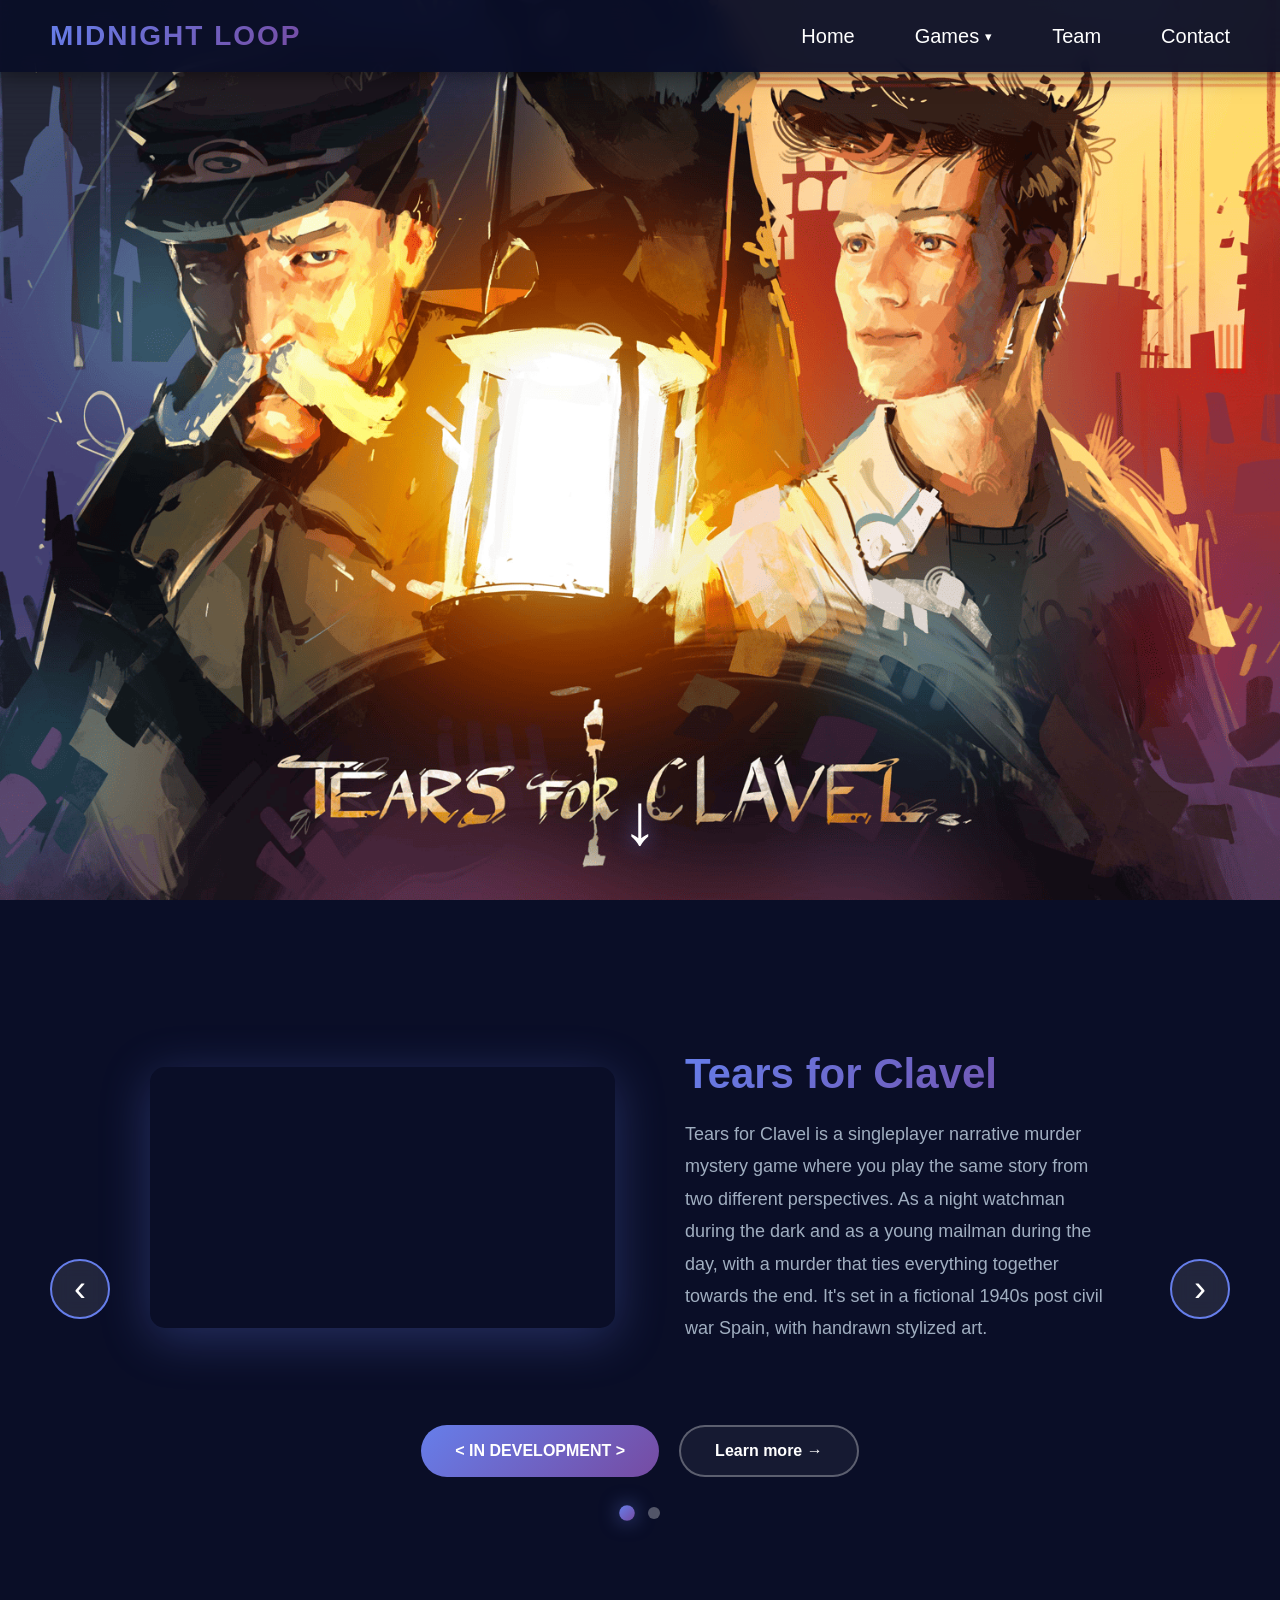
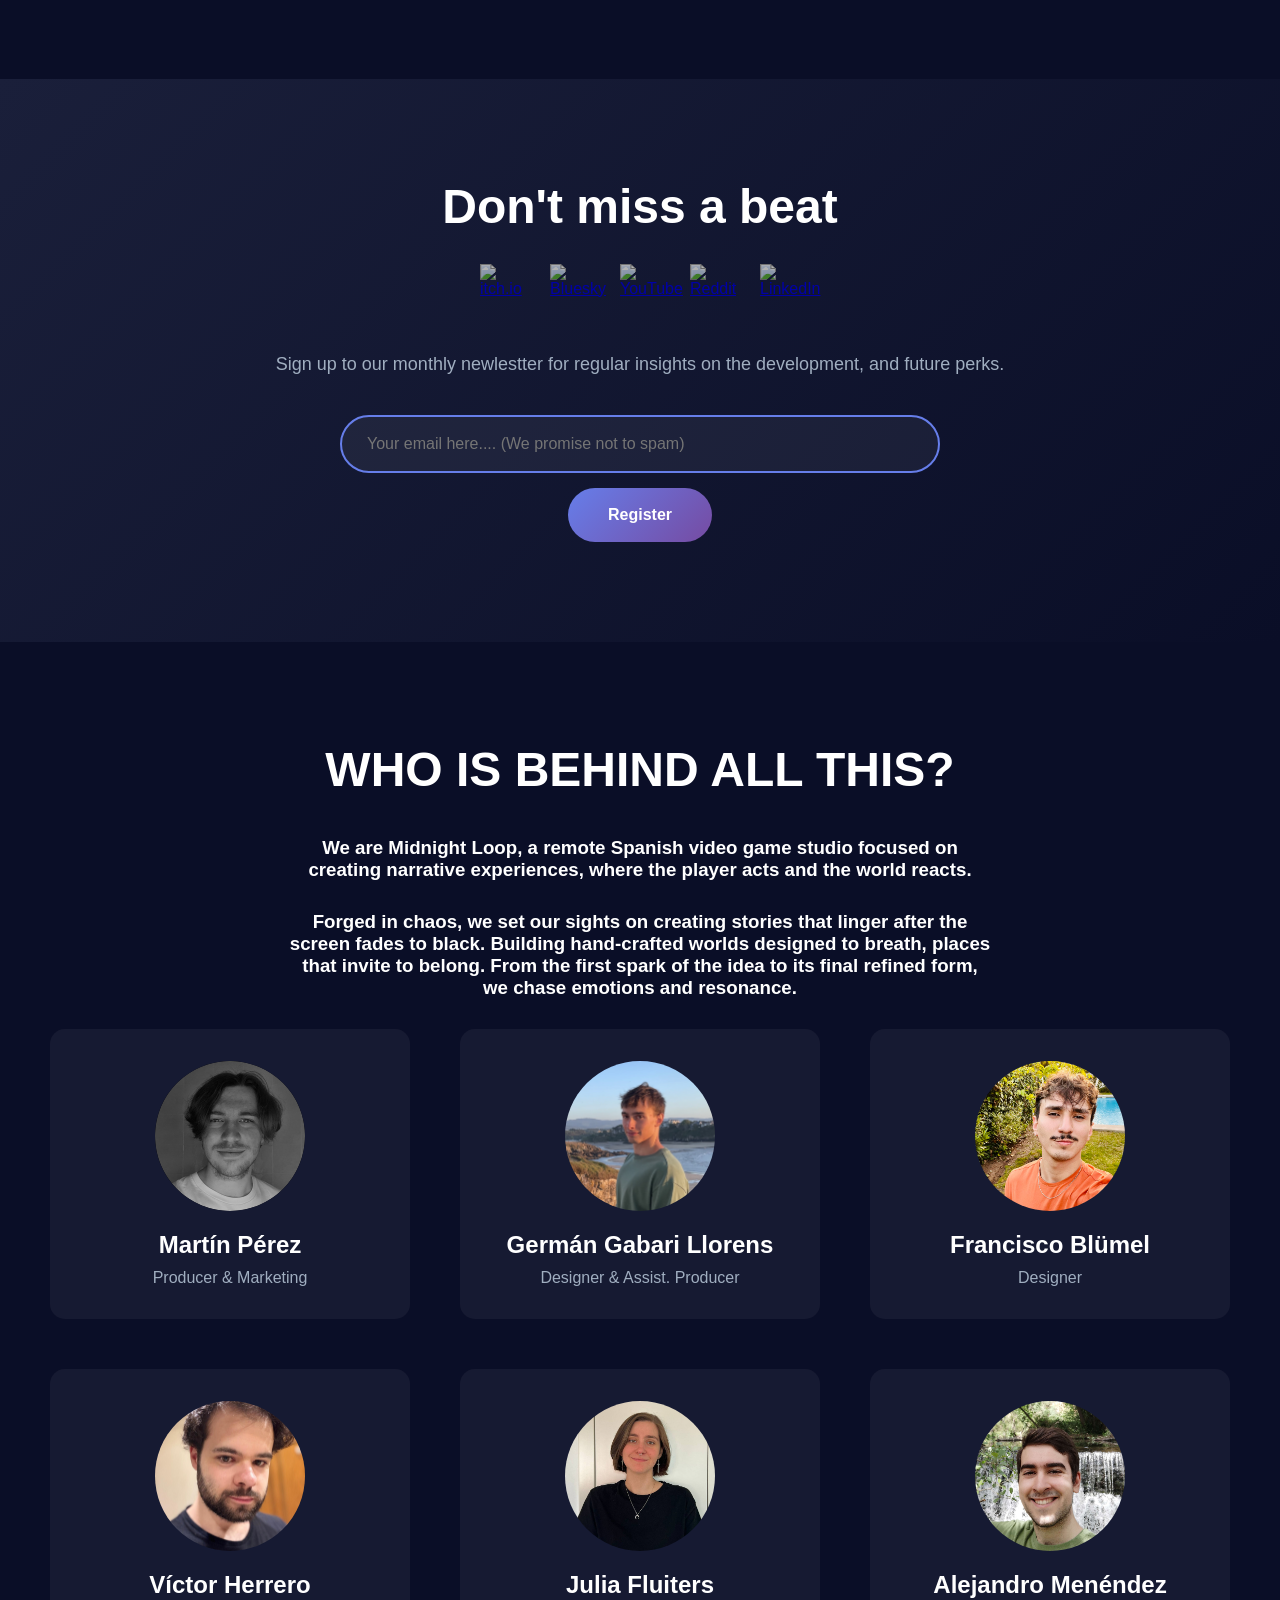
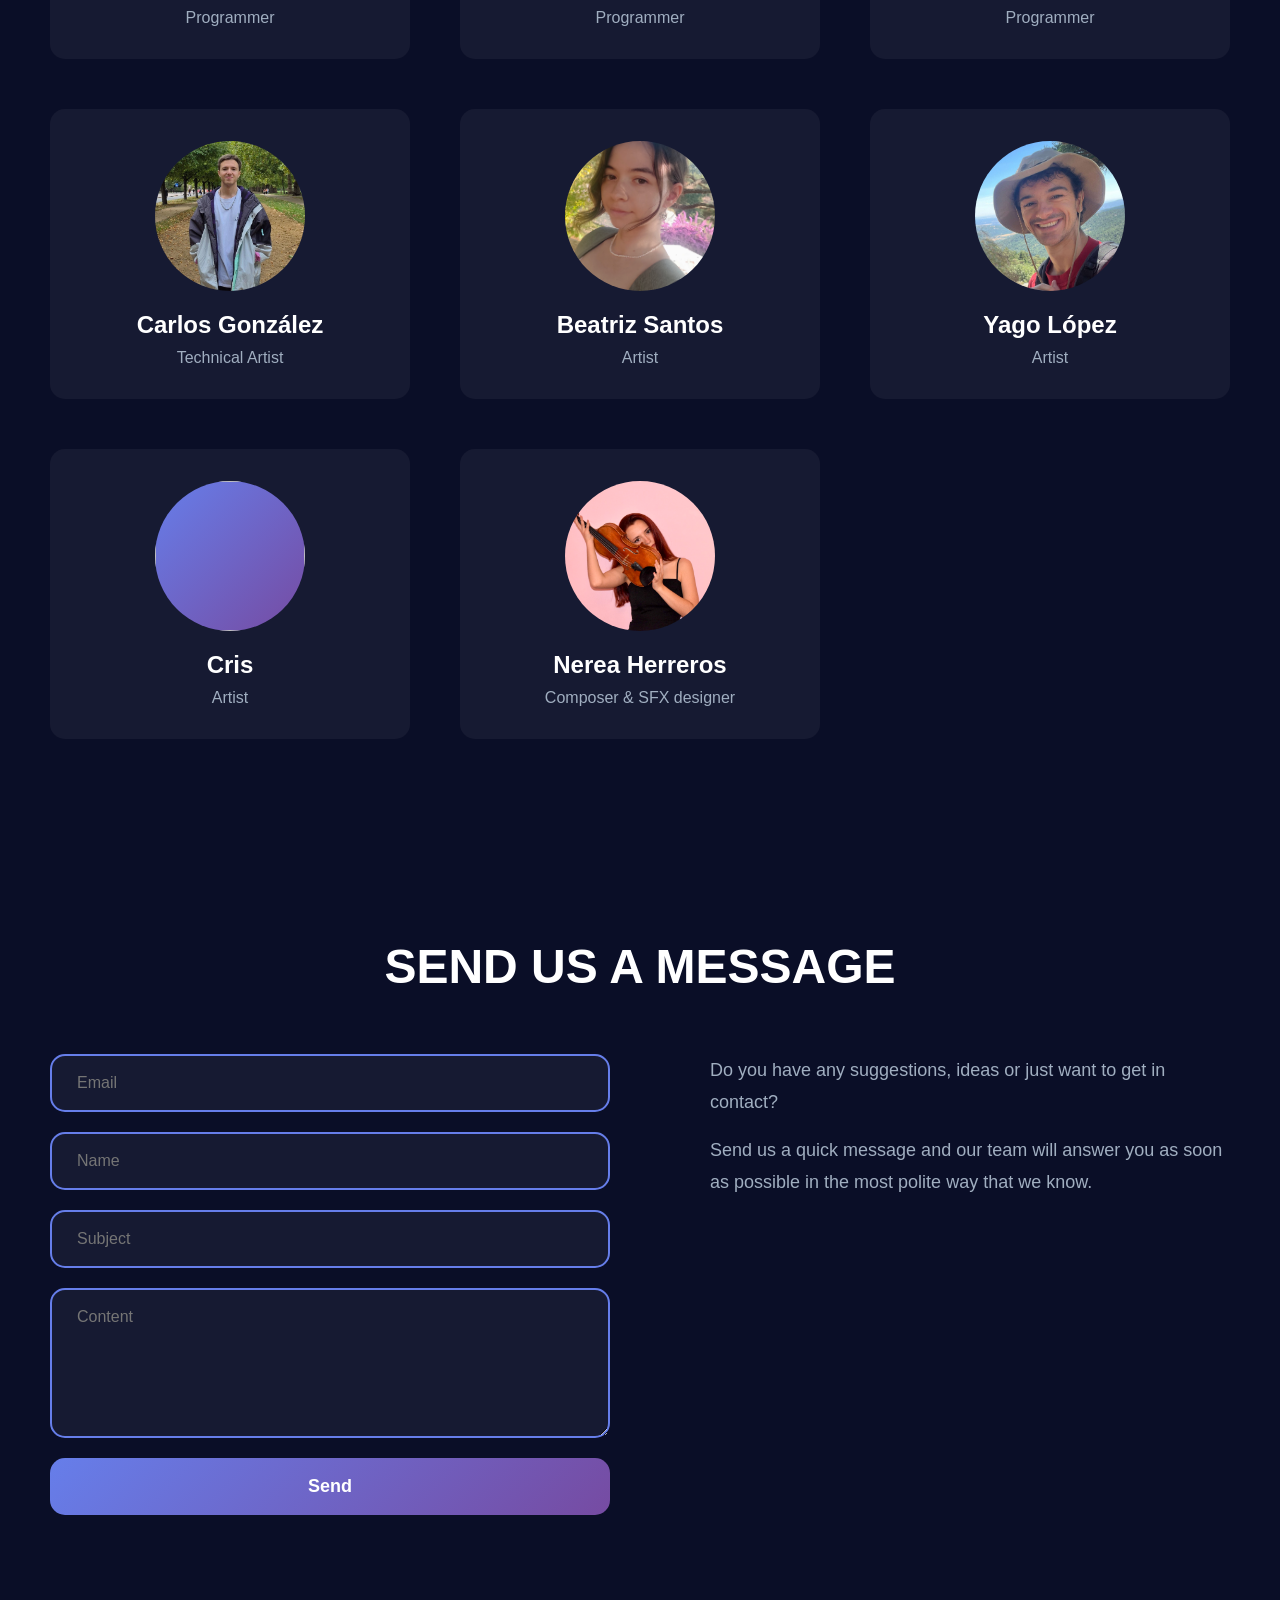
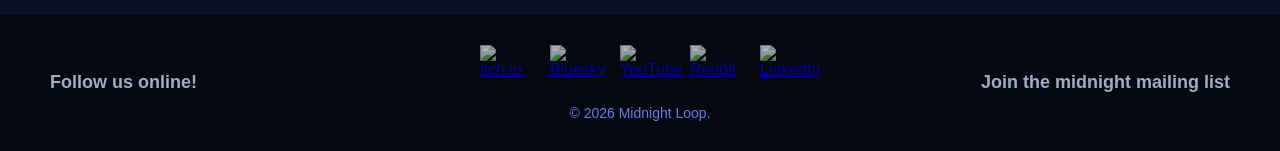
==== commit 3749b2ad: "Little Martin Improvement" ====
--- a/index.html
+++ b/index.html
@@ -20,6 +20,11 @@
 <!-- Navbar -->
 <nav id="navbar">
     <div class="logo">MIDNIGHT LOOP</div>
+    <button type="button" class="menu-toggle" aria-label="Toggle menu" aria-expanded="false">
+        <span></span>
+        <span></span>
+        <span></span>
+    </button>
     <ul class="nav-links">
         <li><a href="#inicio">Home</a></li>
         <li class="nav-dropdown">
@@ -62,7 +67,10 @@
         </div>
 
         <div class="project-info">
-            <a href="#newsletter" id="project-link" target="_blank" class="project-website">[WORK IN PROGRESS]</a>
+            <div class="project-cta-group">
+                <button type="button" id="project-link" class="project-website">&lt; IN DEVELOPMENT &gt;</button>
+                <button type="button" id="project-link-secondary" class="project-website project-website-secondary">Learn more →</button>
+            </div>
             <div class="project-dots" id="project-dots">
                 <span class="dot active"></span>
                 <span class="dot"></span>
--- a/style.css
+++ b/style.css
@@ -66,6 +66,49 @@
 
 .nav-links a:hover::after {
     width: 100%;
+}
+
+/* ------------------------- Mobile hamburger toggle ------------------------- */
+/* Hidden on desktop; shown instead of the inline links below the breakpoint */
+.menu-toggle {
+    display: none;
+    position: relative;
+    width: 28px;
+    height: 20px;
+    background: none;
+    border: none;
+    padding: 0;
+    cursor: pointer;
+    z-index: 1002;
+}
+
+.menu-toggle span {
+    position: absolute;
+    left: 0;
+    width: 100%;
+    height: 2px;
+    border-radius: 2px;
+    background: #fff;
+    transition: transform 0.3s ease, opacity 0.3s ease, top 0.3s ease;
+}
+
+.menu-toggle span:nth-child(1) { top: 0; }
+.menu-toggle span:nth-child(2) { top: 9px; }
+.menu-toggle span:nth-child(3) { top: 18px; }
+
+/* Morph into an "X" while the mobile menu is open */
+.menu-toggle.active span:nth-child(1) {
+    top: 9px;
+    transform: rotate(45deg);
+}
+
+.menu-toggle.active span:nth-child(2) {
+    opacity: 0;
+}
+
+.menu-toggle.active span:nth-child(3) {
+    top: 9px;
+    transform: rotate(-45deg);
 }
 
 /* ------------------------- Navbar Dropdown (Games) ------------------------- */
@@ -325,18 +368,65 @@
     padding: 20px 0;
 }
 
+.project-cta-group {
+    display: flex;
+    gap: 20px;
+    flex-wrap: wrap;
+    justify-content: center;
+}
+
 .project-website {
+    position: relative;
+    display: inline-block;
+    overflow: hidden;
+    padding: 15px 34px;
+    border: none;
+    border-radius: 50px;
+    font-family: 'Arial', sans-serif;
+    font-size: 16px;
+    font-weight: bold;
+    color: #fff;
+    background: linear-gradient(135deg, #667eea 0%, #764ba2 100%);
+    cursor: pointer;
+    transition: transform 0.3s ease, box-shadow 0.3s ease;
+}
+
+/* Diagonal shine that sweeps across the button on hover */
+.project-website::before {
+    content: '';
+    position: absolute;
+    top: 0;
+    left: -75%;
+    width: 50%;
+    height: 100%;
+    background: linear-gradient(120deg, transparent, rgba(255, 255, 255, 0.45), transparent);
+    transform: skewX(-20deg);
+    transition: left 0.6s ease;
+}
+
+.project-website:hover::before {
+    left: 125%;
+}
+
+.project-website:hover {
+    transform: translateY(-4px) scale(1.03);
+    box-shadow: 0 12px 30px rgba(102, 126, 234, 0.5);
+}
+
+.project-website:active {
+    transform: translateY(-1px) scale(1.0);
+}
+
+.project-website-secondary {
+    background: rgba(255, 255, 255, 0.05);
+    border: 2px solid rgba(255, 255, 255, 0.3);
+    color: #fff;
+}
+
+.project-website-secondary:hover {
+    border-color: #667eea;
     color: #667eea;
-    text-decoration: none;
-    font-size: 18px;
-    font-weight: bold;
-    transition: all 0.3s;
-    display: inline-block;
-}
-
-.project-website:hover {
-    color: #764ba2;
-    transform: translateX(5px);
+    box-shadow: 0 12px 30px rgba(102, 126, 234, 0.25);
 }
 
 .project-dots {
@@ -848,17 +938,52 @@
     /* Navbar */
     nav {
         padding: 15px 20px;
-        flex-direction: column;
-        gap: 15px;
+        flex-direction: row;
+        justify-content: space-between;
+        align-items: center;
     }
 
     .logo {
         font-size: 22px;
     }
 
+    /* Show the hamburger instead of the inline links */
+    .menu-toggle {
+        display: block;
+    }
+
+    /* Links collapse into a full-width panel that drops down from the navbar */
     .nav-links {
-        gap: 20px;
+        position: absolute;
+        top: 100%;
+        left: 0;
+        width: 100%;
+        flex-direction: column;
+        align-items: stretch;
+        gap: 0;
         font-size: 16px;
+        background: rgba(10, 14, 39, 0.98);
+        backdrop-filter: blur(10px);
+        max-height: 0;
+        overflow: hidden;
+        transition: max-height 0.4s ease;
+        box-shadow: 0 15px 30px rgba(0, 0, 0, 0.4);
+    }
+
+    .nav-links.mobile-open {
+        max-height: 80vh;
+        overflow-y: auto;
+    }
+
+    .nav-links > li {
+        width: 100%;
+        text-align: center;
+        border-top: 1px solid rgba(255, 255, 255, 0.08);
+    }
+
+    .nav-links > li > a {
+        display: block;
+        padding: 16px 20px;
     }
 
     /* Hero */
@@ -1023,25 +1148,54 @@
     }
 
     /* Navbar dropdown on mobile */
+    .nav-dropdown {
+        display: flex;
+        flex-direction: column;
+        align-items: center;
+        width: 100%;
+    }
+
+    .nav-dropdown-toggle {
+        width: 100%;
+        justify-content: center;
+        padding: 16px 20px;
+    }
+
     .nav-dropdown-menu {
         position: static;
         transform: none;
         min-width: 0;
         width: 100%;
+        max-width: 280px;
         text-align: center;
-        margin-top: 10px;
+        margin: 0 auto;
         max-height: 0;
         padding: 0;
         overflow: hidden;
         border: none;
         box-shadow: none;
+        background: rgba(102, 126, 234, 0.06);
+        border-radius: 14px;
+        transition: max-height 0.35s ease, padding 0.35s ease, margin-top 0.35s ease;
     }
 
     .nav-dropdown.open .nav-dropdown-menu {
         max-height: 300px;
         padding: 10px;
+        margin-top: 12px;
         border: 1px solid rgba(102, 126, 234, 0.3);
         transform: none;
+    }
+
+    .nav-dropdown-menu a {
+        padding: 14px 16px;
+        font-size: 16px;
+    }
+
+    .nav-dropdown-menu a:active {
+        background: rgba(102, 126, 234, 0.25);
+        color: #667eea;
+        padding-left: 16px;
     }
 
     /* Game page hero on mobile */
@@ -1070,6 +1224,17 @@
 
     .game-cta-group a,
     .game-cta-group span {
+        width: 100%;
+        text-align: center;
+    }
+
+    .project-cta-group {
+        flex-direction: column;
+        width: 100%;
+        padding: 0 20px;
+    }
+
+    .project-website {
         width: 100%;
         text-align: center;
     }
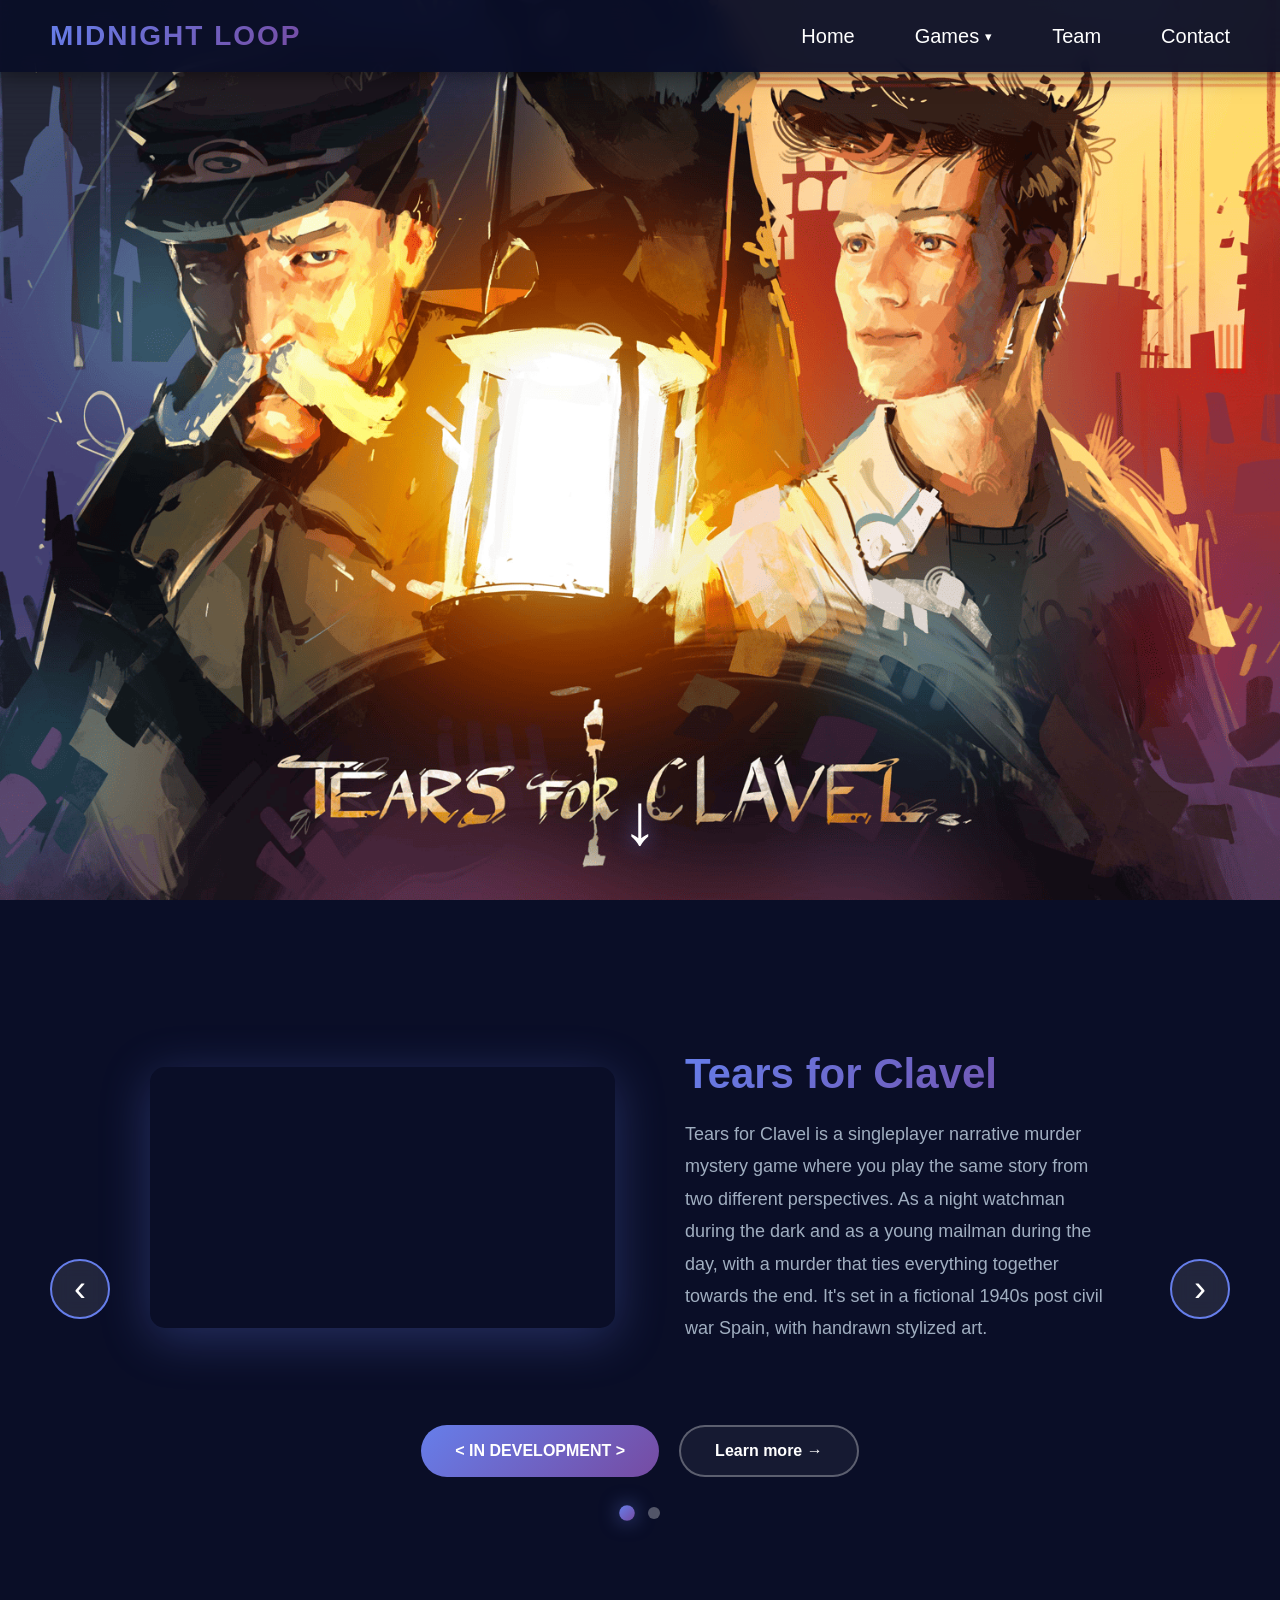
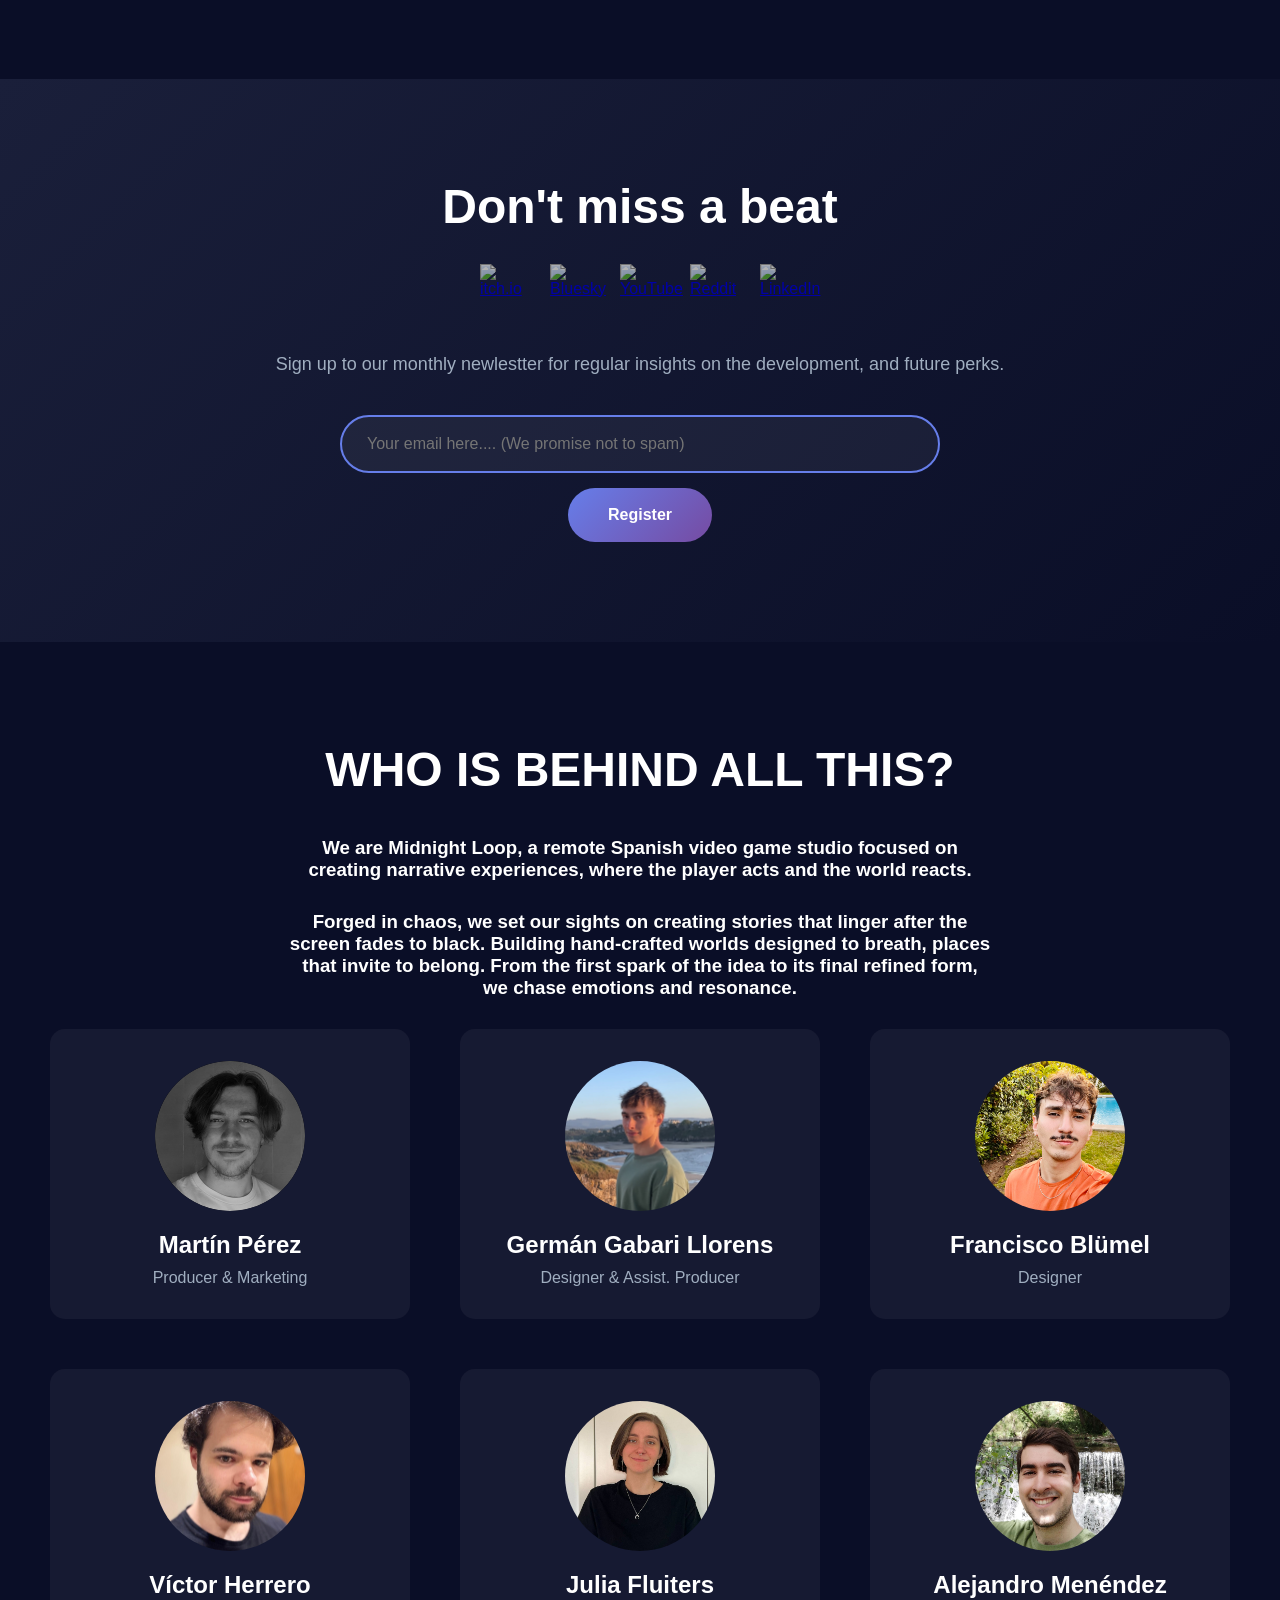
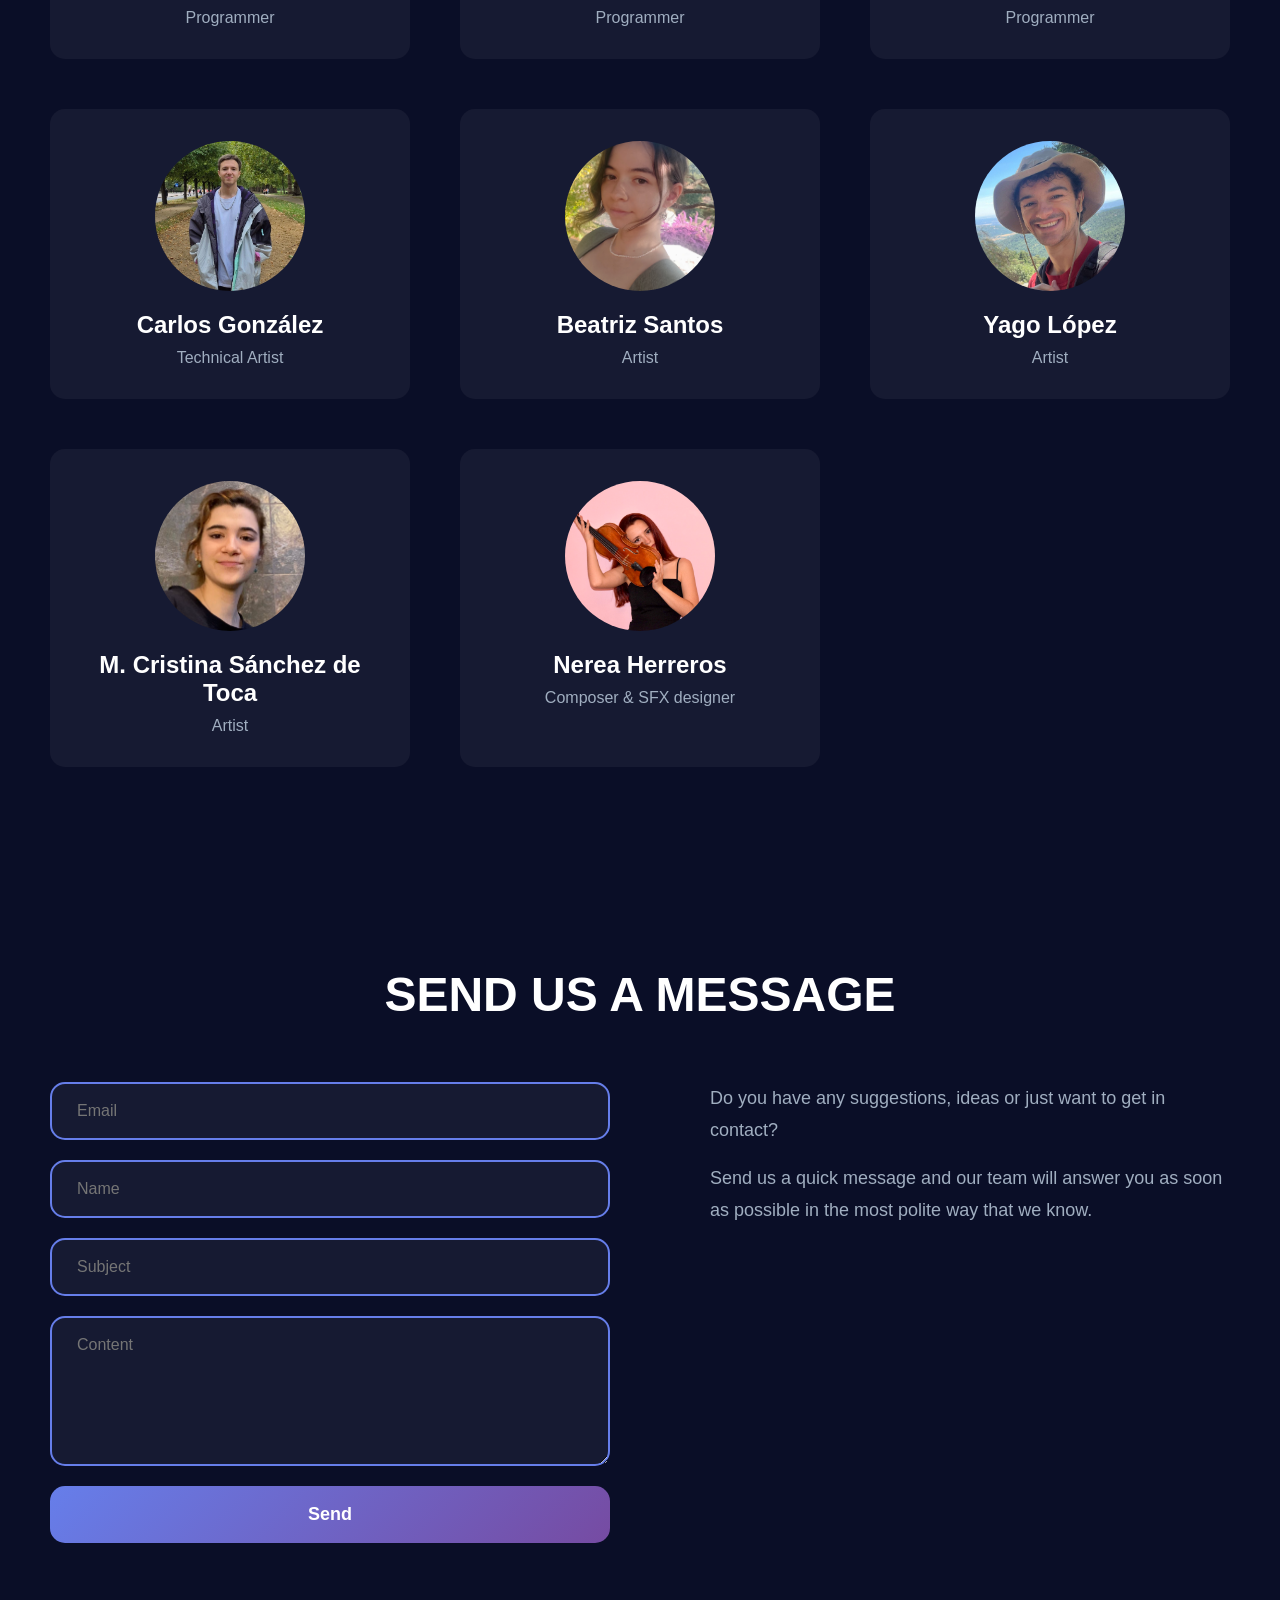
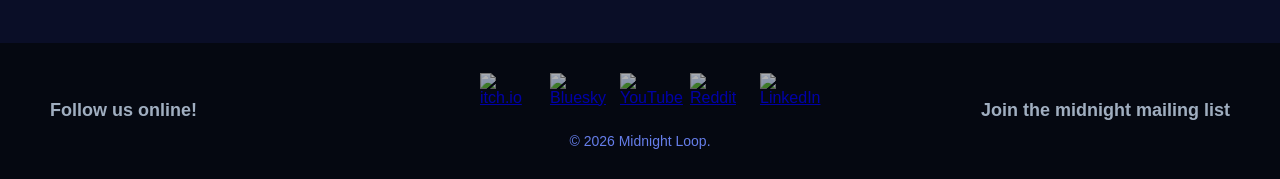
==== commit 265373cd: "Cris added" ====
--- a/index.html
+++ b/index.html
@@ -188,8 +188,8 @@
             <p>Artist</p>
         </div>
         <div class="team-member">
-            <div class="team-member-img"><img src="" alt=""></div>
-            <h3>Cris</h3>
+            <div class="team-member-img"><img src="Assets/Team/Cris.jpg" alt="Cris"></div>
+            <h3>M. Cristina Sánchez de Toca</h3>
             <p>Artist</p>
         </div>
         <div class="team-member">
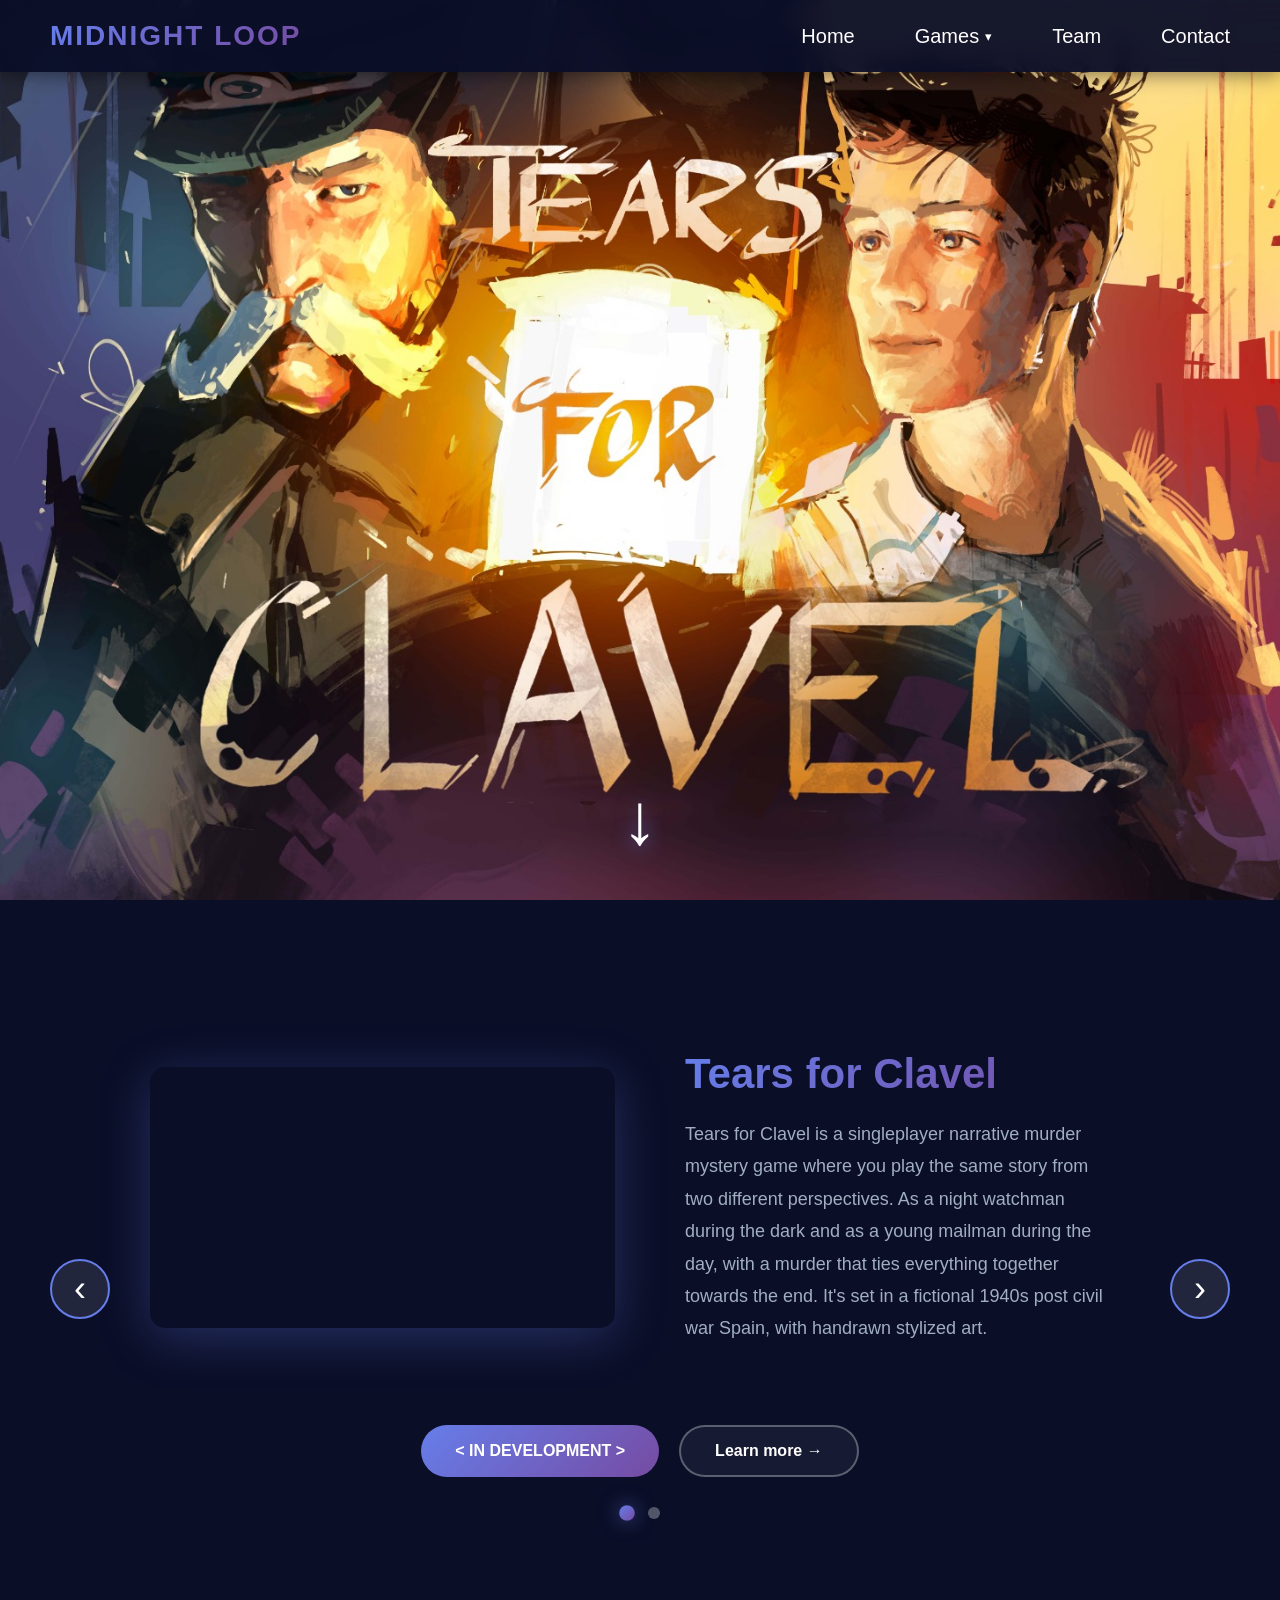
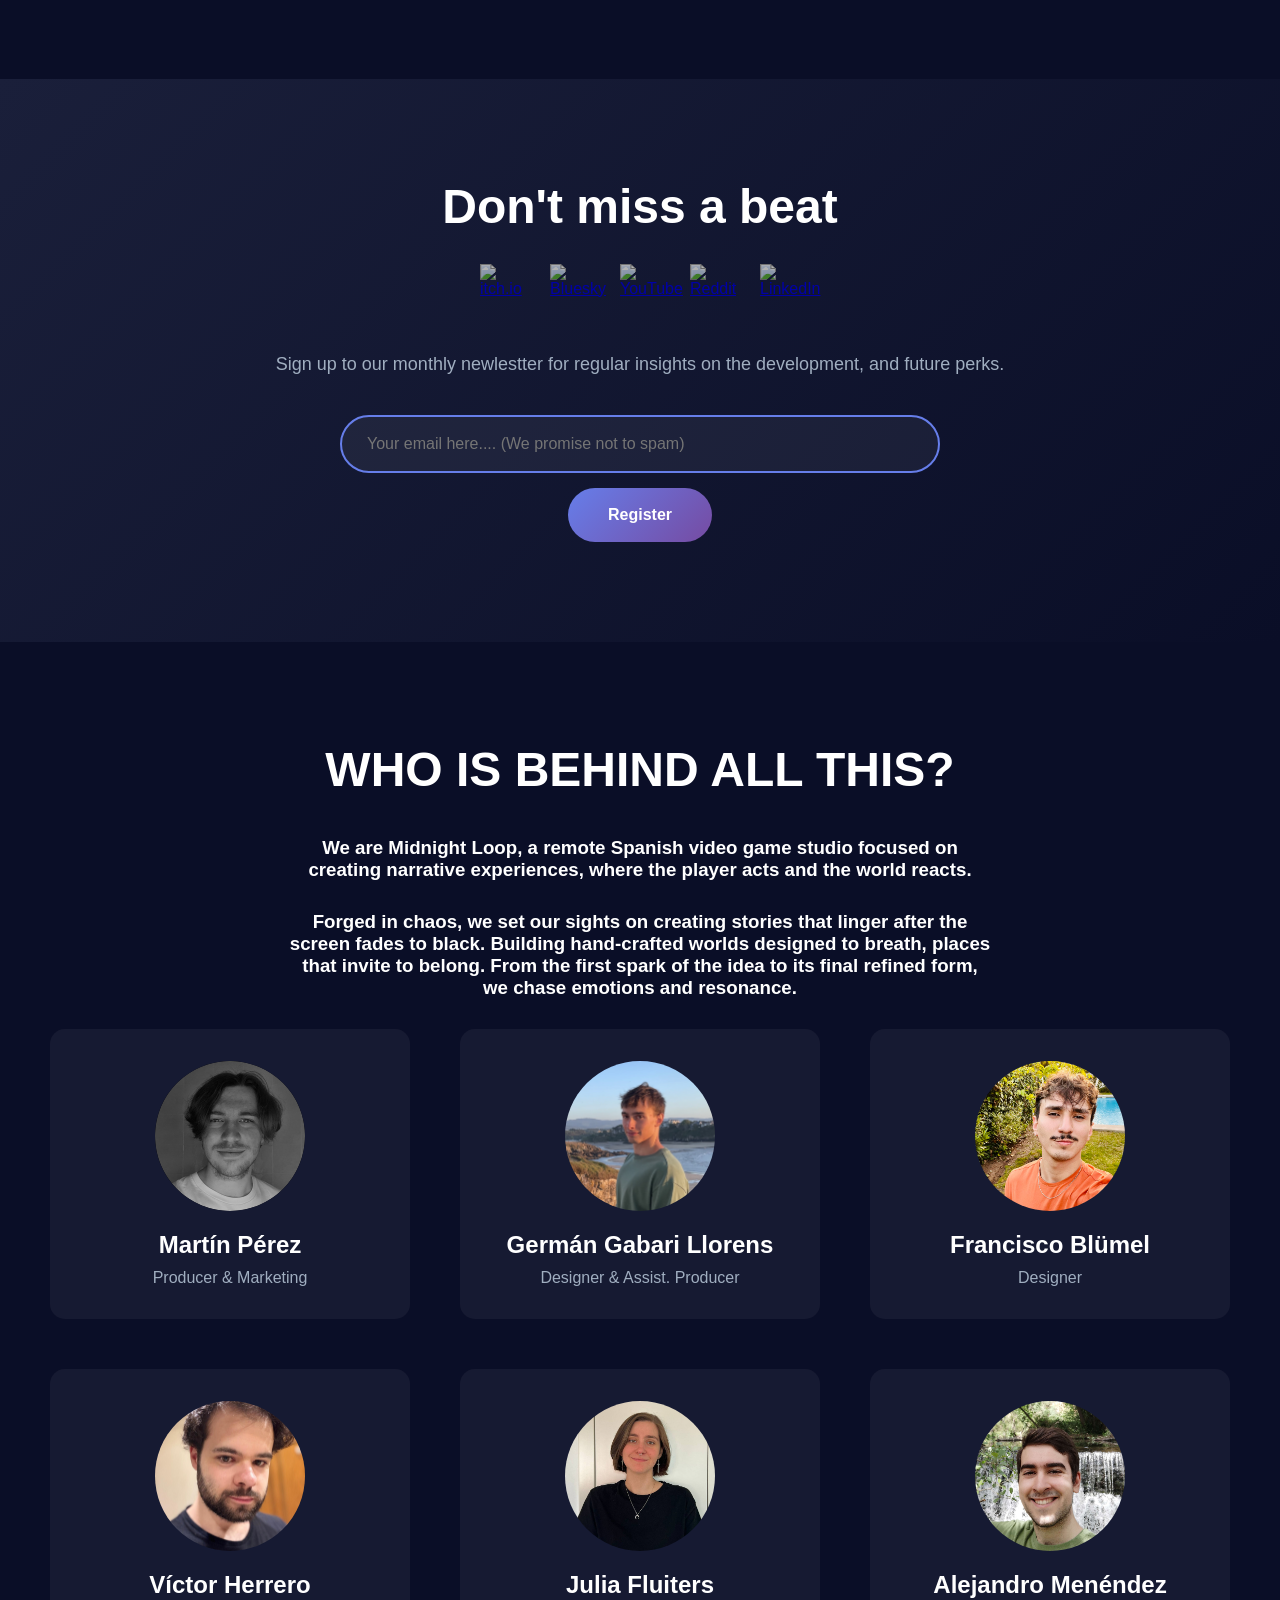
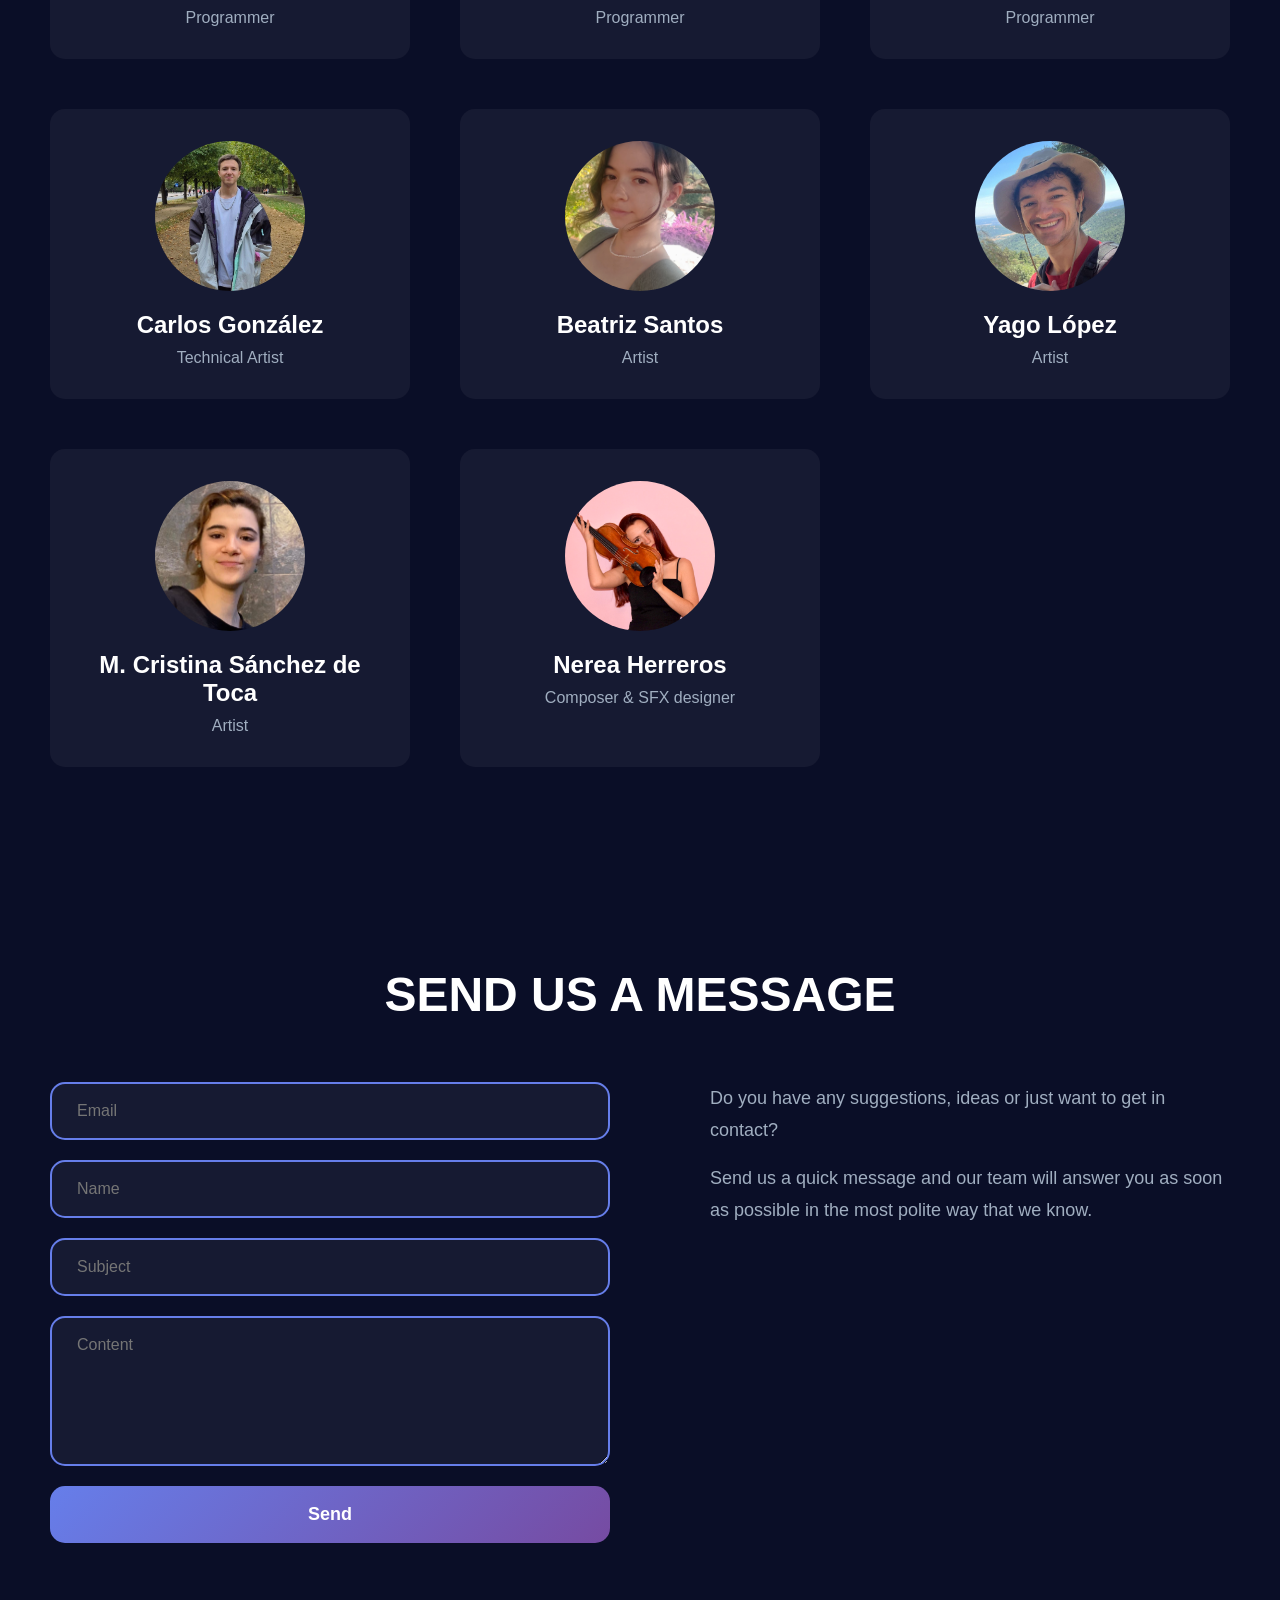
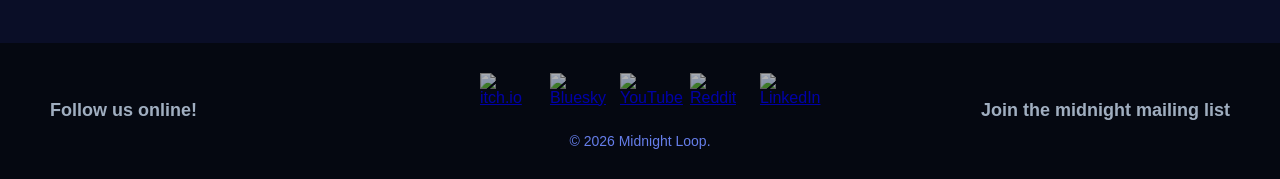
==== commit 7e96cb54: "portada changed" ====
--- a/index.html
+++ b/index.html
@@ -42,7 +42,7 @@
 <!-- Hero Section -->
 <section class="hero" id="inicio">
     <div class="hero-content">
-        <img src="Assets/keyArt_TearsForClavel.png" alt="Portada">
+        <img src="Assets/KeyArtTearsForClavelBigName.jpeg" alt="Portada">
     </div>
     <div class="scroll-indicator">
         <div class="scroll-arrow"><h2>↓</h2></div>
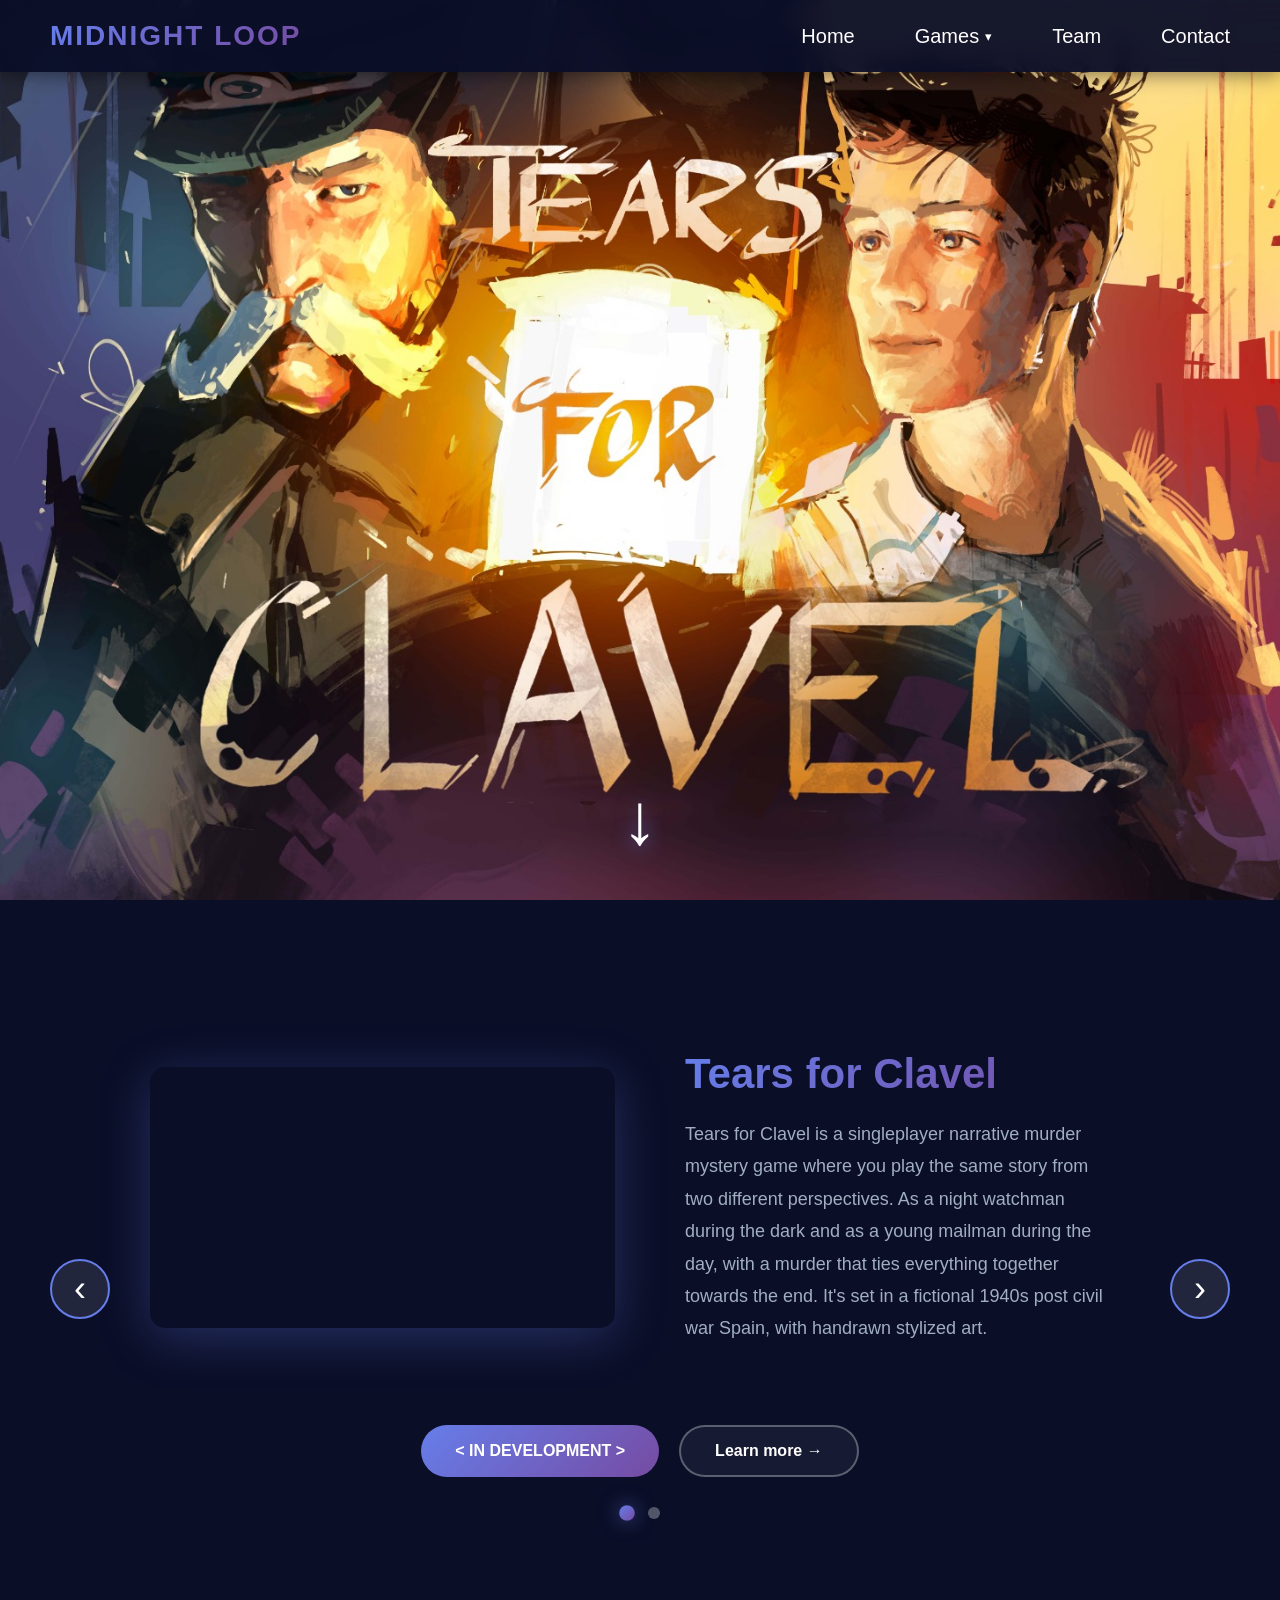
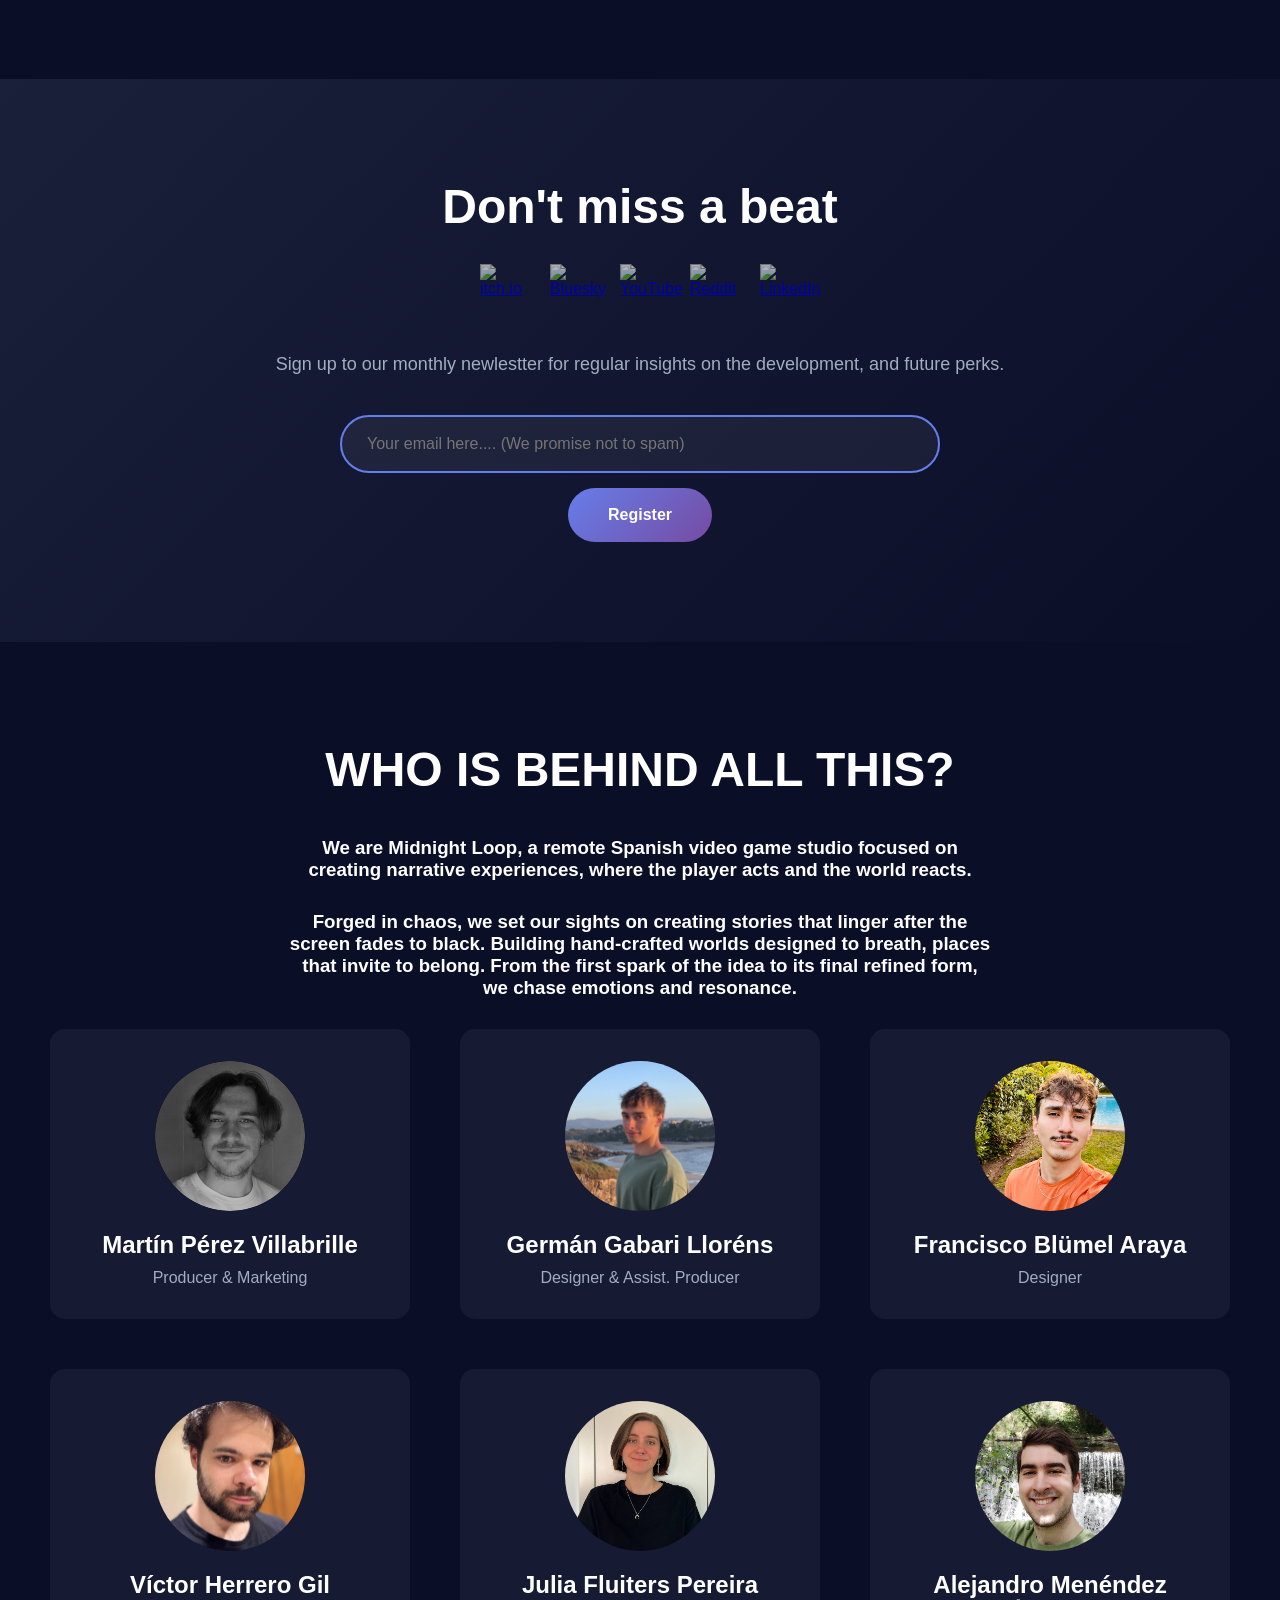
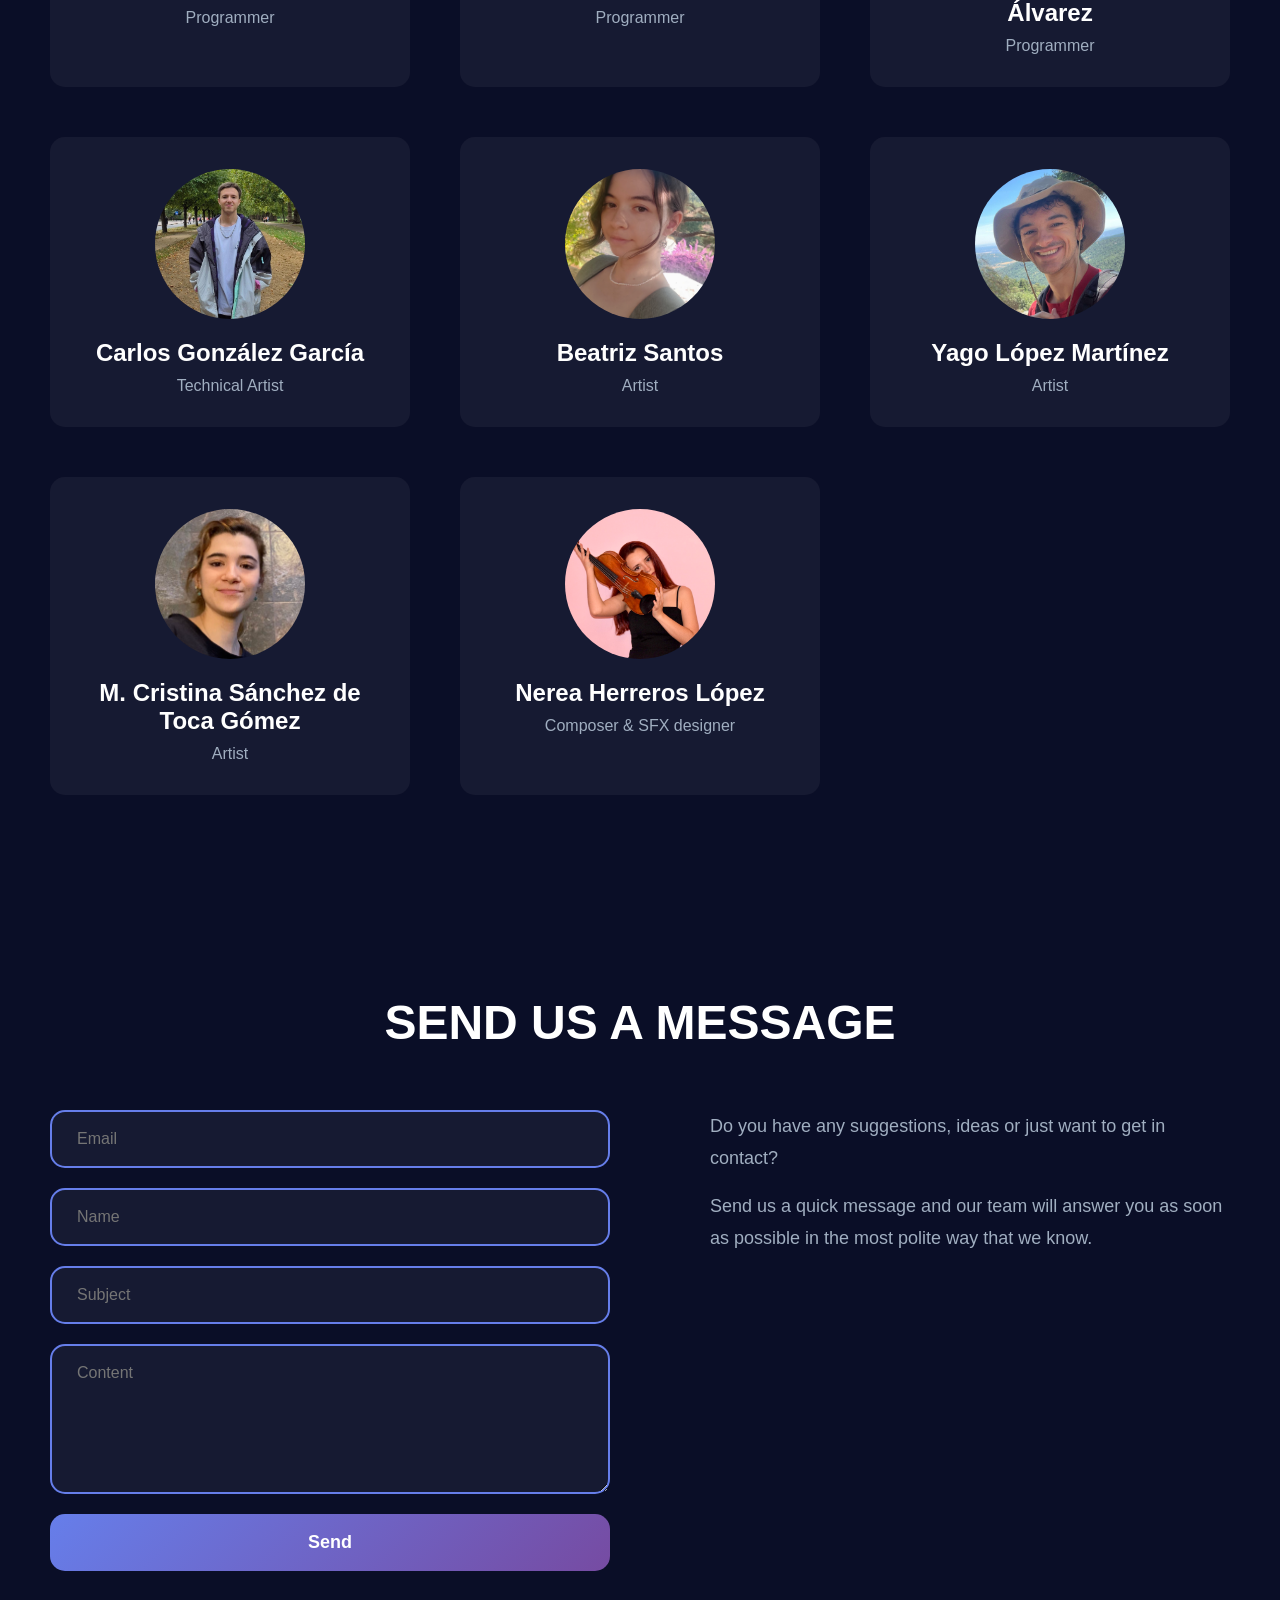
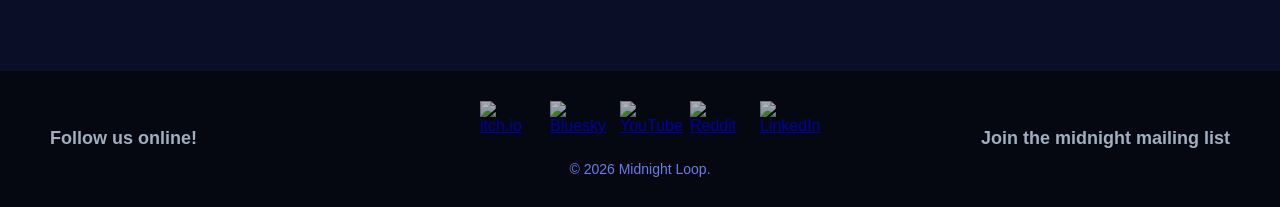
==== commit 20dee21c: "second surnames" ====
--- a/index.html
+++ b/index.html
@@ -144,37 +144,37 @@
     <div class="team-grid">
         <div class="team-member">
             <div class="team-member-img"><img src="Assets/Team/Martin.jfif" alt="Martín"></div>
-            <h3>Martín Pérez</h3>
+            <h3>Martín Pérez Villabrille</h3>
             <p>Producer & Marketing</p>
         </div>
         <div class="team-member">
             <div class="team-member-img"><img src="Assets/Team/German.png" alt="Germán"></div>
-            <h3>Germán Gabari Llorens</h3>
+            <h3>Germán Gabari Lloréns</h3>
             <p>Designer & Assist. Producer</p>
         </div>
         <div class="team-member">
             <div class="team-member-img"><img src="Assets/Team/Pancho.jpg" alt="Pancho"></div>
-            <h3>Francisco Blümel</h3>
+            <h3>Francisco Blümel Araya</h3>
             <p>Designer</p>
         </div>
         <div class="team-member">
             <div class="team-member-img"><img src="Assets/Team/V.jpeg" alt="V"></div>
-            <h3>Víctor Herrero</h3>
+            <h3>Víctor Herrero Gil</h3>
             <p>Programmer</p>
         </div>
         <div class="team-member">
             <div class="team-member-img"><img src="Assets/Team/Julia.jpg" alt="Julia"></div>
-            <h3>Julia Fluiters</h3>
+            <h3>Julia Fluiters Pereira</h3>
             <p>Programmer</p>
         </div>
         <div class="team-member">
             <div class="team-member-img"><img src="Assets/Team/Alejandro.jpg" alt="Alejandro"></div>
-            <h3>Alejandro Menéndez</h3>
+            <h3>Alejandro Menéndez Álvarez</h3>
             <p>Programmer</p>
         </div>
         <div class="team-member">
             <div class="team-member-img"><img src="Assets/Team/Kalios.jpeg" alt="Kalios"></div>
-            <h3>Carlos González</h3>
+            <h3>Carlos González García</h3>
             <p>Technical Artist</p>
         </div>
         <div class="team-member">
@@ -184,17 +184,17 @@
         </div>
         <div class="team-member">
             <div class="team-member-img"><img src="Assets/Team/Yago.jpg" alt="Yago"></div>
-            <h3>Yago López</h3>
+            <h3>Yago López Martínez</h3>
             <p>Artist</p>
         </div>
         <div class="team-member">
             <div class="team-member-img"><img src="Assets/Team/Cris.jpg" alt="Cris"></div>
-            <h3>M. Cristina Sánchez de Toca</h3>
+            <h3>M. Cristina Sánchez de Toca Gómez</h3>
             <p>Artist</p>
         </div>
         <div class="team-member">
             <div class="team-member-img"><img src="Assets/Team/Nerea.JPG" alt="Nerea"></div>
-            <h3>Nerea Herreros</h3>
+            <h3>Nerea Herreros López</h3>
             <p>Composer & SFX designer</p>
         </div>
     </div>
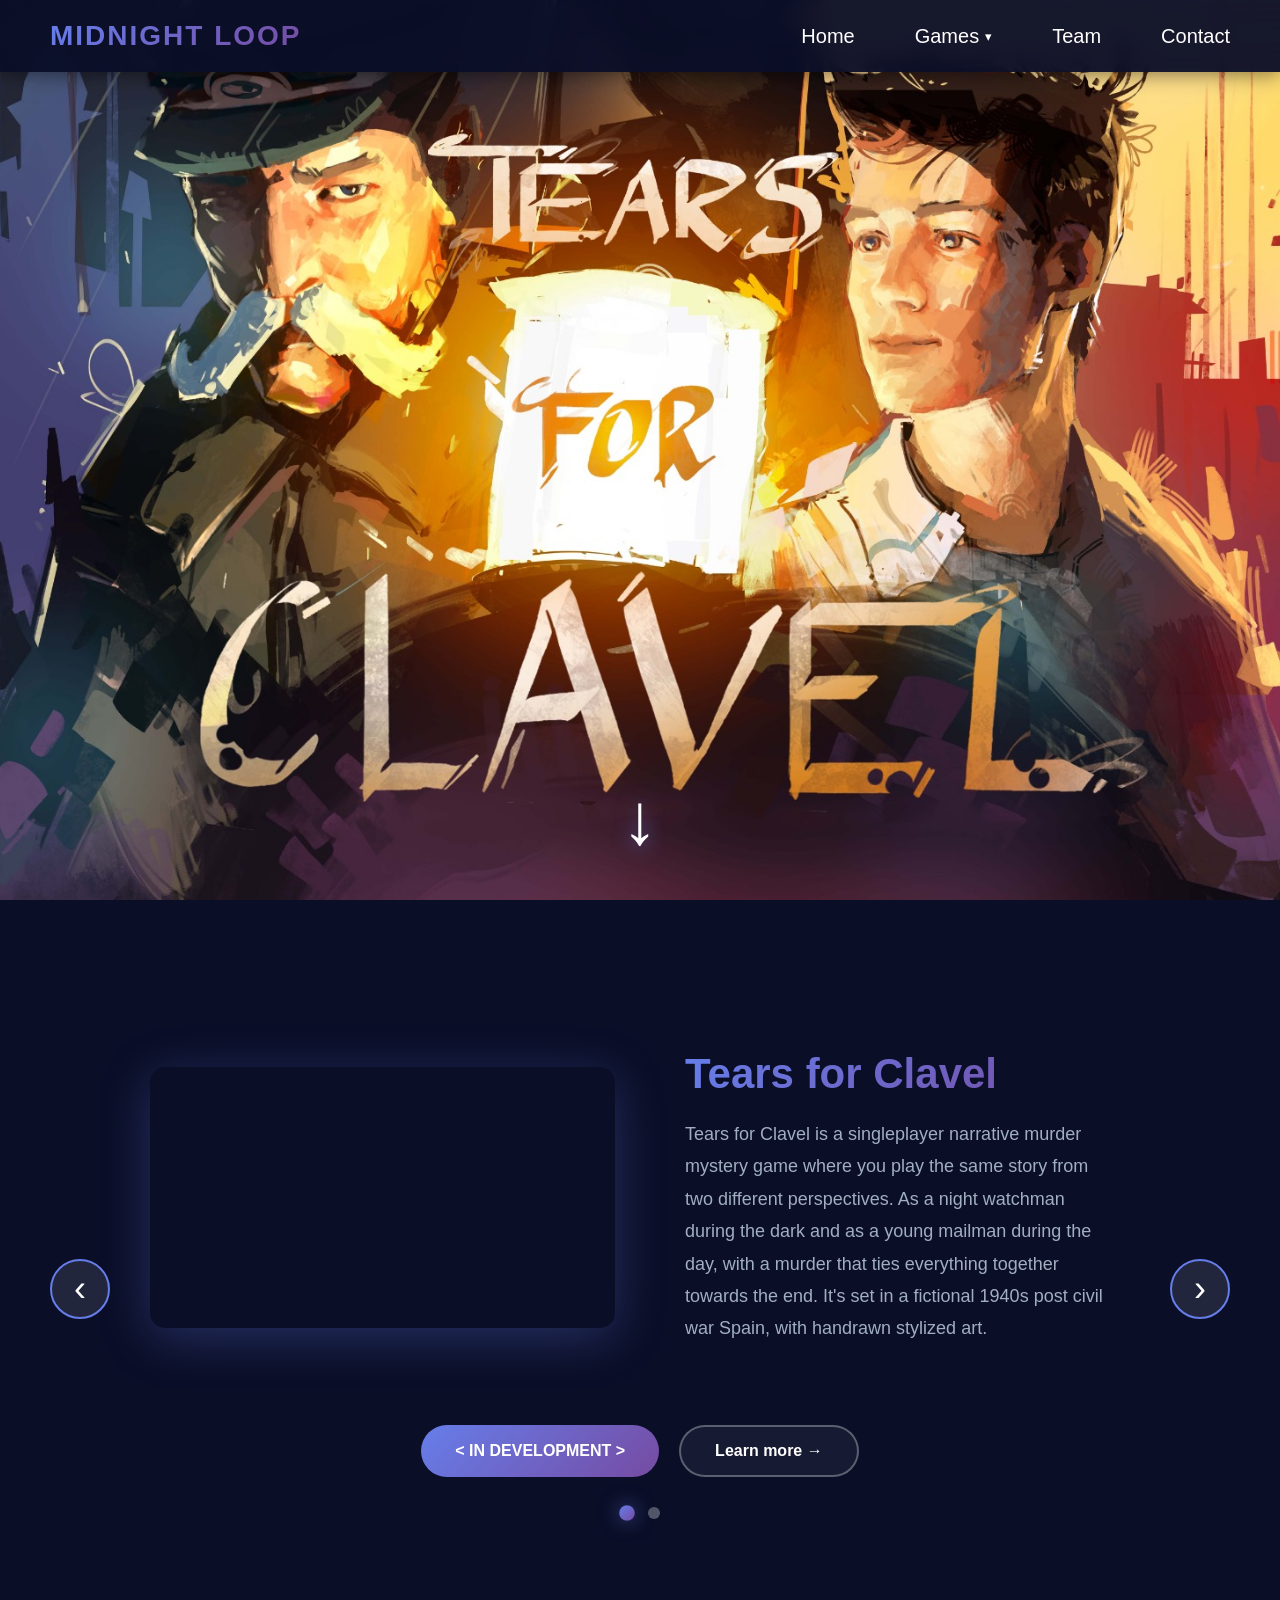
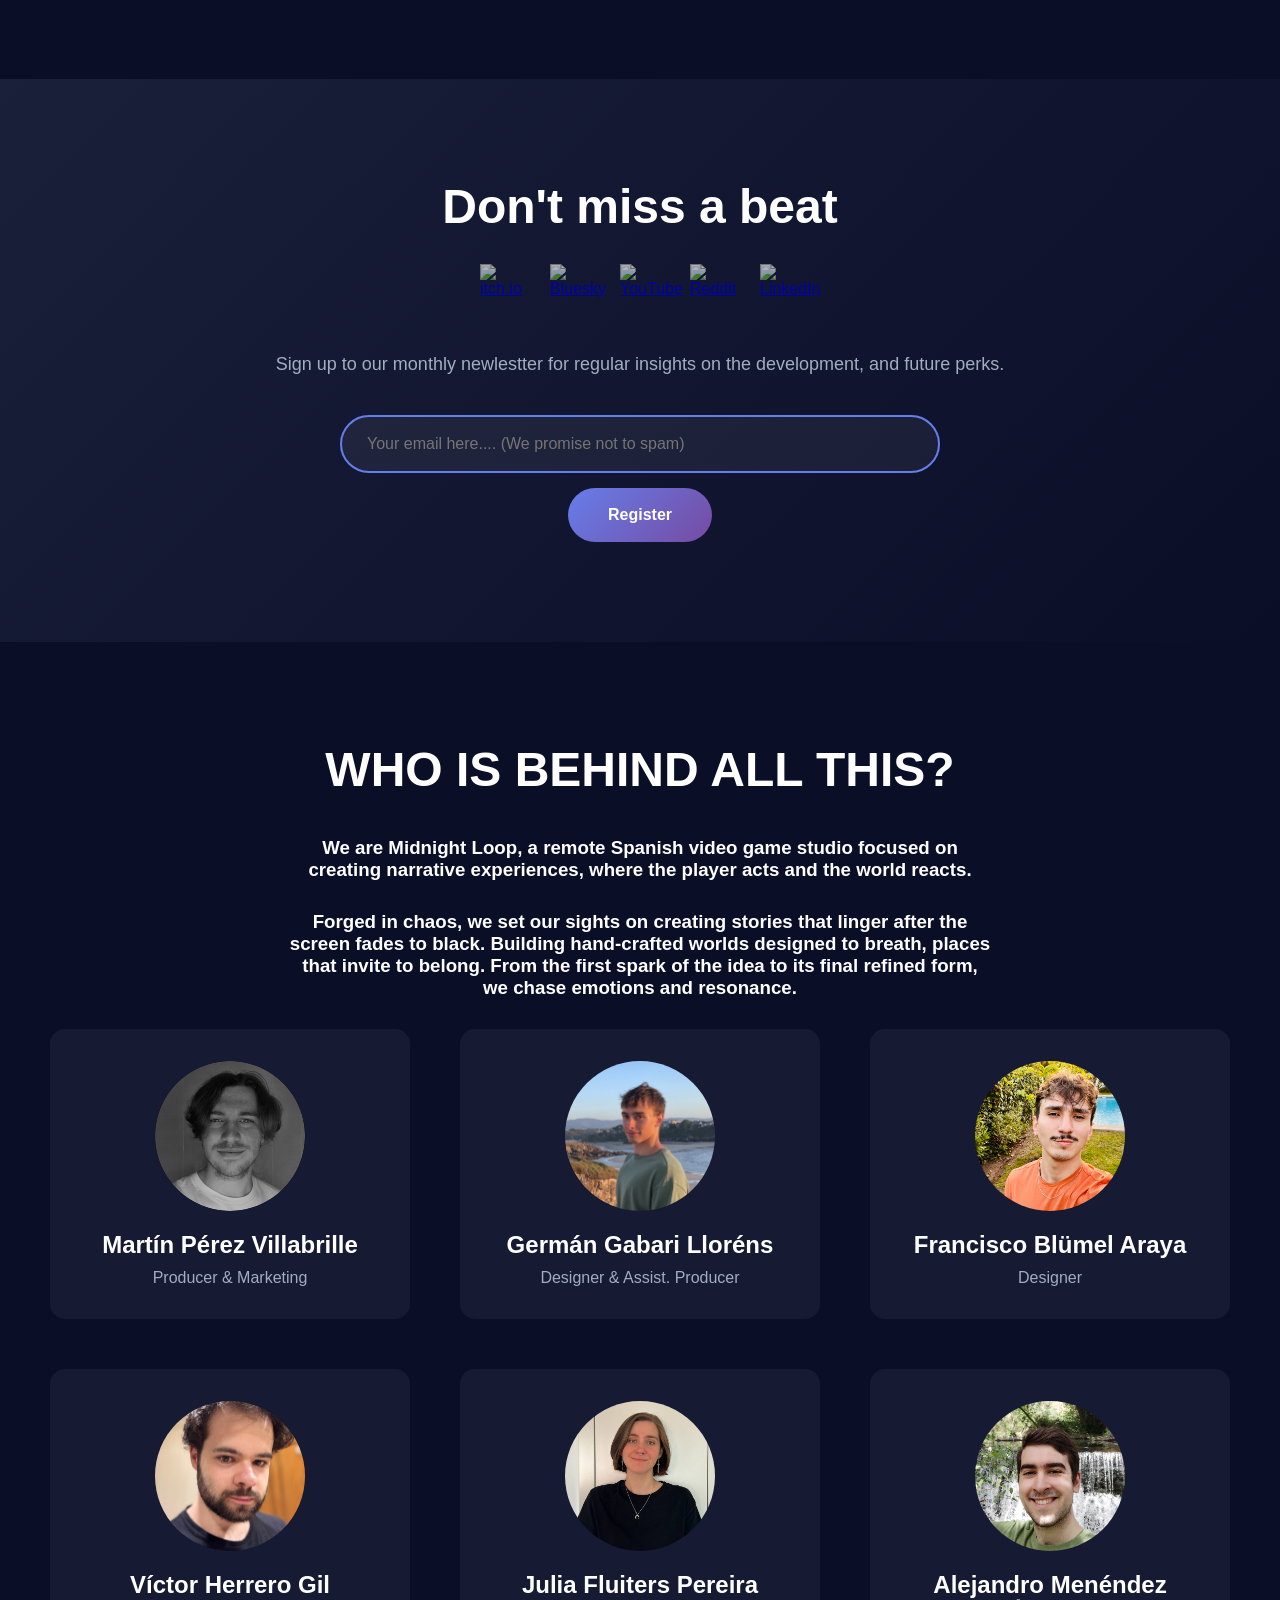
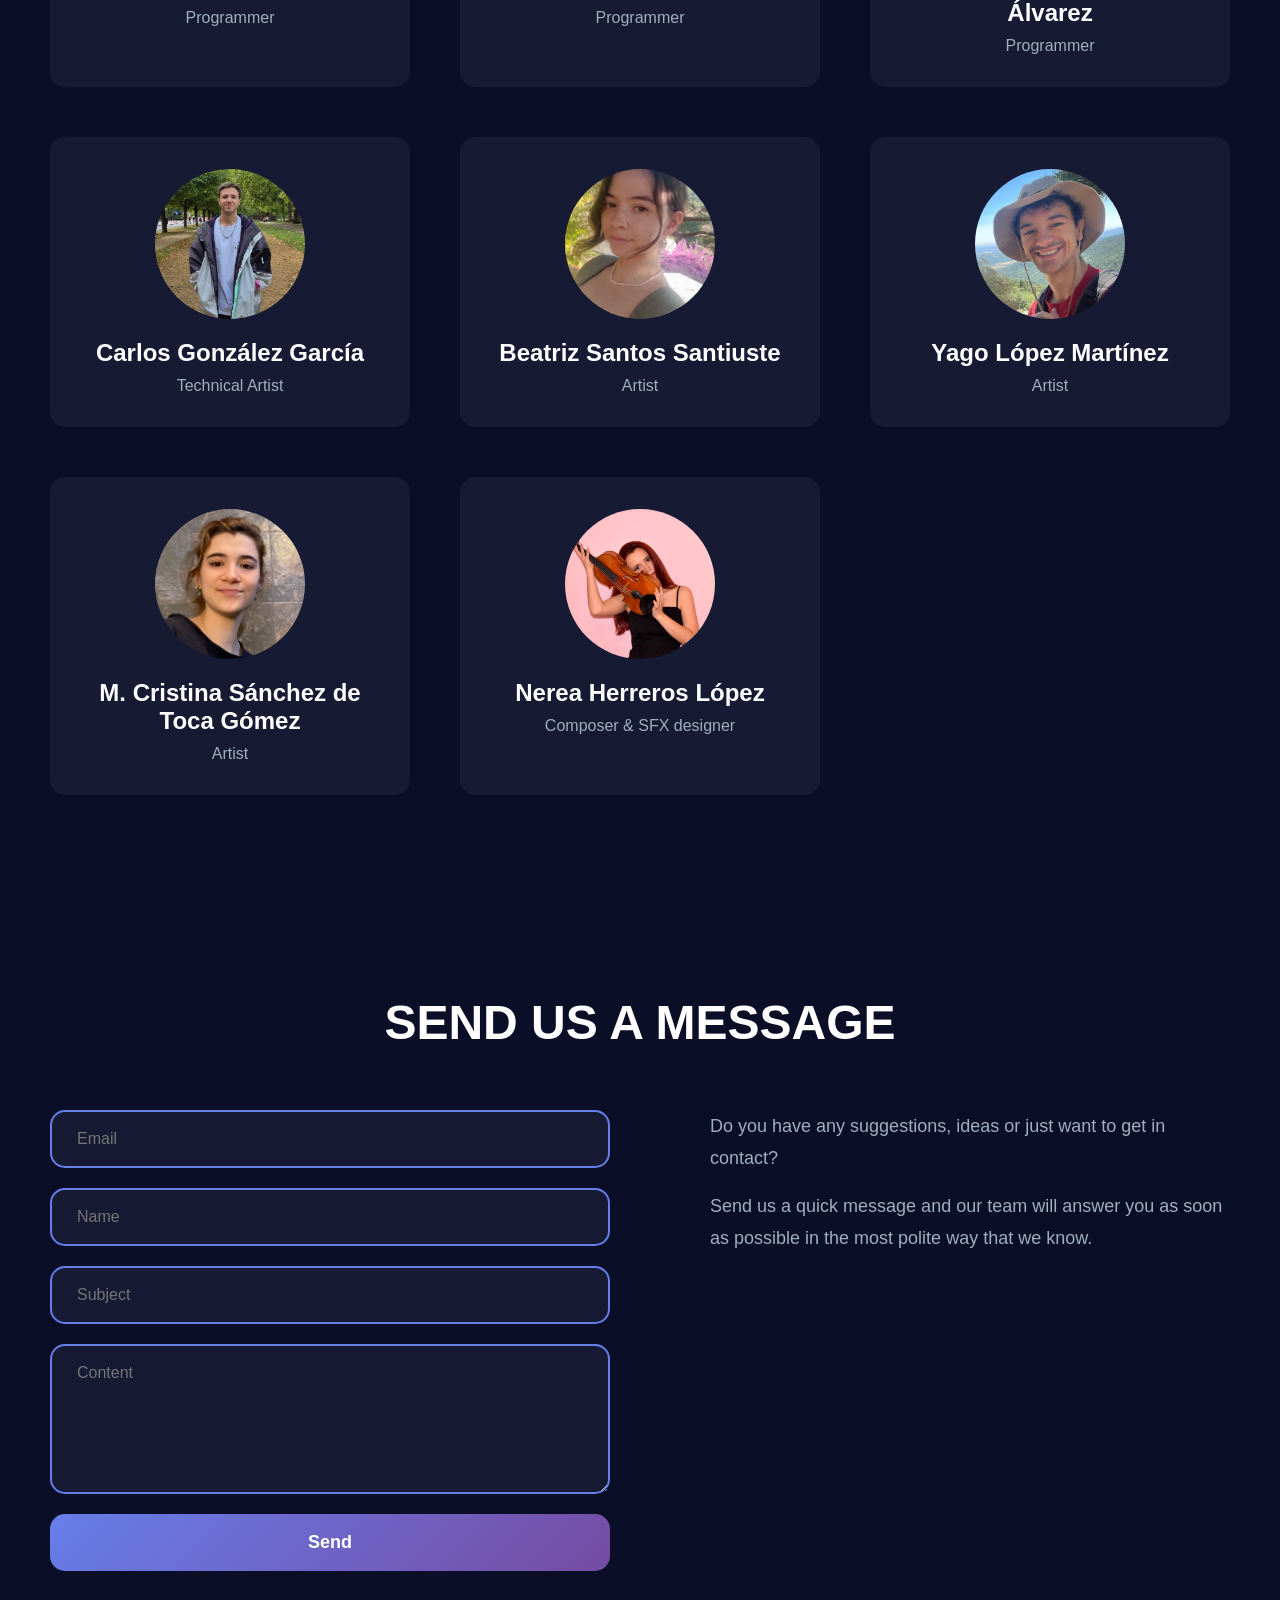
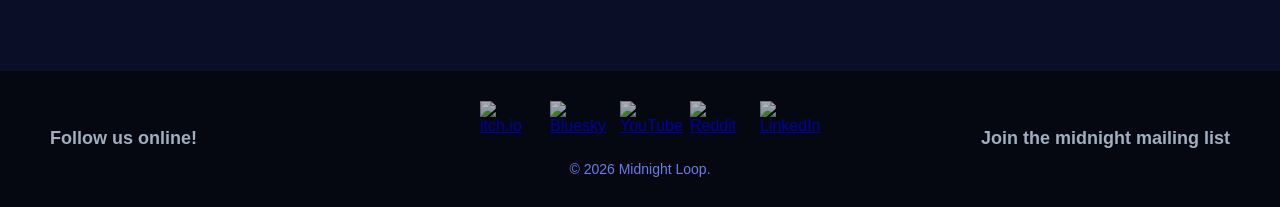
==== commit b58d51b5: "Bea's surname" ====
--- a/index.html
+++ b/index.html
@@ -179,7 +179,7 @@
         </div>
         <div class="team-member">
             <div class="team-member-img"><img src="Assets/Team/Bea.jpg" alt="Bea"></div>
-            <h3>Beatriz Santos</h3>
+            <h3>Beatriz Santos Santiuste</h3>
             <p>Artist</p>
         </div>
         <div class="team-member">
